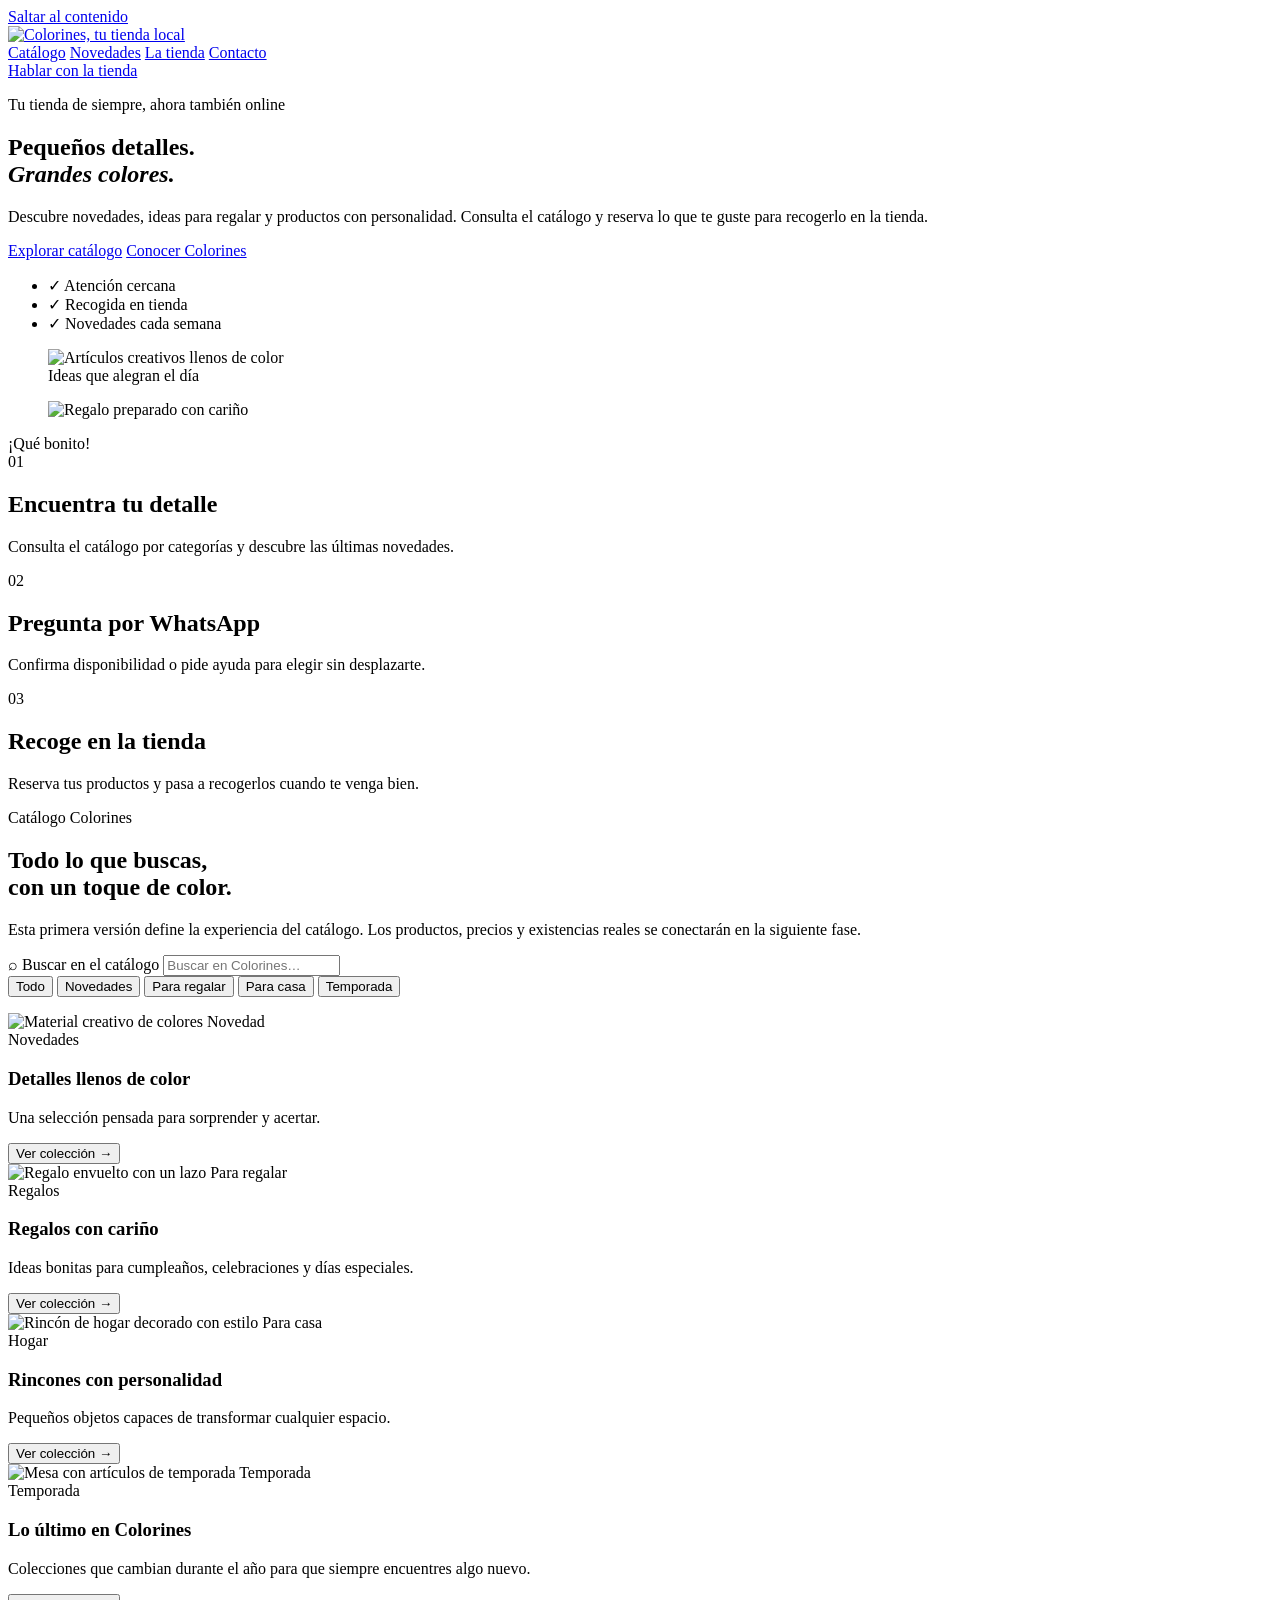
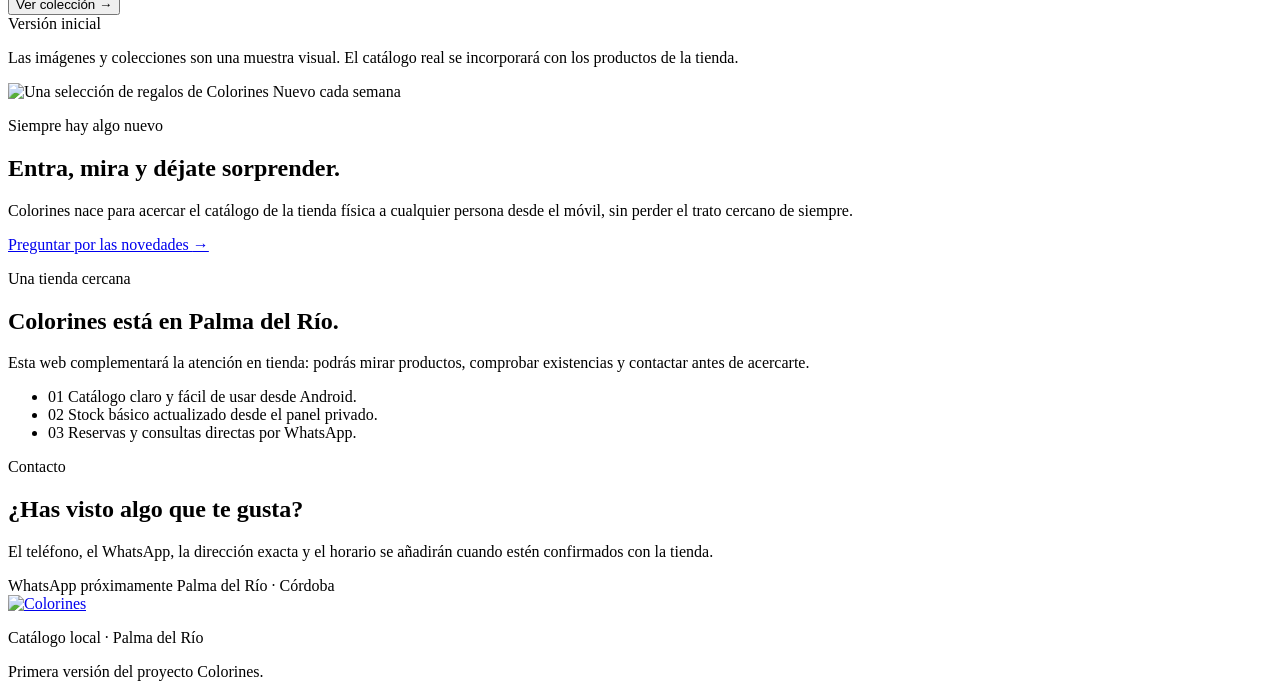
==== colorines/index.html @ 91e49e44 "Crea la página inicial de Colorines" ====
<!doctype html>
<html lang="es">
<head>
  <meta charset="utf-8">
  <meta name="viewport" content="width=device-width, initial-scale=1">
  <title>Colorines — Tu tienda local en Palma del Río</title>
  <meta name="description" content="Descubre el catálogo de Colorines, novedades, ideas para regalar y productos llenos de color en Palma del Río.">
  <meta name="theme-color" content="#ed4f87">
  <link rel="preconnect" href="https://fonts.googleapis.com">
  <link rel="preconnect" href="https://fonts.gstatic.com" crossorigin>
  <link href="https://fonts.googleapis.com/css2?family=DM+Sans:wght@400;500;600;700&family=Nunito:wght@700;800;900&display=swap" rel="stylesheet">
  <link rel="stylesheet" href="styles.css?v=colorines-1">
  <script src="app.js?v=colorines-1" defer></script>
</head>
<body>
  <a class="skip-link" href="#contenido">Saltar al contenido</a>

  <header class="site-header">
    <div class="header-inner">
      <a class="brand" href="#inicio" aria-label="Colorines, inicio">
        <img src="assets/logo.svg" alt="Colorines, tu tienda local" width="260" height="67">
      </a>

      <nav class="nav" aria-label="Navegación principal">
        <a href="#catalogo">Catálogo</a>
        <a href="#novedades">Novedades</a>
        <a href="#tienda">La tienda</a>
        <a href="#contacto">Contacto</a>
      </nav>

      <a class="button button--small" href="#contacto">Hablar con la tienda</a>
    </div>
  </header>

  <main id="contenido">
    <section class="hero" id="inicio">
      <div class="hero-copy">
        <p class="eyebrow"><span></span> Tu tienda de siempre, ahora también online</p>
        <h1>Pequeños detalles.<br><em>Grandes colores.</em></h1>
        <p class="hero-lead">
          Descubre novedades, ideas para regalar y productos con personalidad.
          Consulta el catálogo y reserva lo que te guste para recogerlo en la tienda.
        </p>
        <div class="hero-actions">
          <a class="button" href="#catalogo">Explorar catálogo</a>
          <a class="button button--ghost" href="#tienda">Conocer Colorines</a>
        </div>
        <ul class="hero-points" aria-label="Ventajas">
          <li><span>✓</span> Atención cercana</li>
          <li><span>✓</span> Recogida en tienda</li>
          <li><span>✓</span> Novedades cada semana</li>
        </ul>
      </div>

      <div class="hero-collage" aria-label="Selección visual de Colorines">
        <figure class="collage-card collage-card--main">
          <img src="https://images.unsplash.com/photo-1513475382585-d06e58bcb0e0?auto=format&fit=crop&w=1000&q=85" alt="Artículos creativos llenos de color">
          <figcaption>Ideas que alegran el día</figcaption>
        </figure>
        <figure class="collage-card collage-card--small">
          <img src="https://images.unsplash.com/photo-1549465220-1a8b9238cd48?auto=format&fit=crop&w=700&q=85" alt="Regalo preparado con cariño">
        </figure>
        <div class="color-bubble color-bubble--pink" aria-hidden="true"></div>
        <div class="color-bubble color-bubble--yellow" aria-hidden="true"></div>
        <span class="hero-sticker">¡Qué bonito!</span>
      </div>
    </section>

    <section class="features" aria-label="Servicios de Colorines">
      <article>
        <span class="feature-icon feature-icon--pink" aria-hidden="true">01</span>
        <div>
          <h2>Encuentra tu detalle</h2>
          <p>Consulta el catálogo por categorías y descubre las últimas novedades.</p>
        </div>
      </article>
      <article>
        <span class="feature-icon feature-icon--yellow" aria-hidden="true">02</span>
        <div>
          <h2>Pregunta por WhatsApp</h2>
          <p>Confirma disponibilidad o pide ayuda para elegir sin desplazarte.</p>
        </div>
      </article>
      <article>
        <span class="feature-icon feature-icon--teal" aria-hidden="true">03</span>
        <div>
          <h2>Recoge en la tienda</h2>
          <p>Reserva tus productos y pasa a recogerlos cuando te venga bien.</p>
        </div>
      </article>
    </section>

    <section class="catalog-section" id="catalogo" aria-labelledby="catalog-title">
      <div class="section-heading">
        <div>
          <p class="section-kicker">Catálogo Colorines</p>
          <h2 id="catalog-title">Todo lo que buscas,<br>con un toque de color.</h2>
        </div>
        <p>
          Esta primera versión define la experiencia del catálogo. Los productos,
          precios y existencias reales se conectarán en la siguiente fase.
        </p>
      </div>

      <div class="catalog-toolbar">
        <label class="search-box">
          <span aria-hidden="true">⌕</span>
          <span class="sr-only">Buscar en el catálogo</span>
          <input id="catalog-search" type="search" placeholder="Buscar en Colorines…" autocomplete="off">
        </label>
        <div class="filters" aria-label="Filtrar categorías">
          <button class="filter is-active" type="button" data-filter="all">Todo</button>
          <button class="filter" type="button" data-filter="novedades">Novedades</button>
          <button class="filter" type="button" data-filter="regalos">Para regalar</button>
          <button class="filter" type="button" data-filter="hogar">Para casa</button>
          <button class="filter" type="button" data-filter="temporada">Temporada</button>
        </div>
      </div>

      <p class="catalog-result" id="catalog-result" aria-live="polite"></p>

      <div class="product-grid" id="product-grid">
        <article class="product-card product-card--pink" data-category="novedades regalos" data-name="Detalles llenos de color">
          <div class="product-image">
            <img src="https://images.unsplash.com/photo-1525909002-1b05e0c869d8?auto=format&fit=crop&w=800&q=85" alt="Material creativo de colores" loading="lazy">
            <span class="product-badge">Novedad</span>
          </div>
          <div class="product-copy">
            <span>Novedades</span>
            <h3>Detalles llenos de color</h3>
            <p>Una selección pensada para sorprender y acertar.</p>
            <button type="button">Ver colección <span aria-hidden="true">→</span></button>
          </div>
        </article>

        <article class="product-card product-card--yellow" data-category="regalos" data-name="Regalos con cariño">
          <div class="product-image">
            <img src="https://images.unsplash.com/photo-1513883049090-d0b7439799bf?auto=format&fit=crop&w=800&q=85" alt="Regalo envuelto con un lazo" loading="lazy">
            <span class="product-badge">Para regalar</span>
          </div>
          <div class="product-copy">
            <span>Regalos</span>
            <h3>Regalos con cariño</h3>
            <p>Ideas bonitas para cumpleaños, celebraciones y días especiales.</p>
            <button type="button">Ver colección <span aria-hidden="true">→</span></button>
          </div>
        </article>

        <article class="product-card product-card--teal" data-category="hogar novedades" data-name="Rincones con personalidad">
          <div class="product-image">
            <img src="https://images.unsplash.com/photo-1494438639946-1ebd1d20bf85?auto=format&fit=crop&w=800&q=85" alt="Rincón de hogar decorado con estilo" loading="lazy">
            <span class="product-badge">Para casa</span>
          </div>
          <div class="product-copy">
            <span>Hogar</span>
            <h3>Rincones con personalidad</h3>
            <p>Pequeños objetos capaces de transformar cualquier espacio.</p>
            <button type="button">Ver colección <span aria-hidden="true">→</span></button>
          </div>
        </article>

        <article class="product-card product-card--blue" data-category="temporada novedades" data-name="Lo último en Colorines">
          <div class="product-image">
            <img src="https://images.unsplash.com/photo-1484480974693-6ca0a78fb36b?auto=format&fit=crop&w=800&q=85" alt="Mesa con artículos de temporada" loading="lazy">
            <span class="product-badge">Temporada</span>
          </div>
          <div class="product-copy">
            <span>Temporada</span>
            <h3>Lo último en Colorines</h3>
            <p>Colecciones que cambian durante el año para que siempre encuentres algo nuevo.</p>
            <button type="button">Ver colección <span aria-hidden="true">→</span></button>
          </div>
        </article>
      </div>

      <div class="catalog-empty" id="catalog-empty" hidden>
        <span aria-hidden="true">◌</span>
        <h3>No encontramos esa colección</h3>
        <p>Prueba con otra palabra o selecciona una categoría diferente.</p>
      </div>

      <div class="catalog-note">
        <span>Versión inicial</span>
        <p>Las imágenes y colecciones son una muestra visual. El catálogo real se incorporará con los productos de la tienda.</p>
      </div>
    </section>

    <section class="new-section" id="novedades" aria-labelledby="new-title">
      <div class="new-visual">
        <img src="https://images.unsplash.com/photo-1531988042231-d39a9cc12a9a?auto=format&fit=crop&w=1000&q=85" alt="Una selección de regalos de Colorines" loading="lazy">
        <span>Nuevo cada semana</span>
      </div>
      <div class="new-copy">
        <p class="section-kicker">Siempre hay algo nuevo</p>
        <h2 id="new-title">Entra, mira y déjate sorprender.</h2>
        <p>
          Colorines nace para acercar el catálogo de la tienda física a cualquier
          persona desde el móvil, sin perder el trato cercano de siempre.
        </p>
        <a class="text-link" href="#contacto">Preguntar por las novedades <span aria-hidden="true">→</span></a>
      </div>
    </section>

    <section class="store-section" id="tienda" aria-labelledby="store-title">
      <div>
        <p class="section-kicker">Una tienda cercana</p>
        <h2 id="store-title">Colorines está en Palma del Río.</h2>
      </div>
      <div class="store-copy">
        <p>
          Esta web complementará la atención en tienda: podrás mirar productos,
          comprobar existencias y contactar antes de acercarte.
        </p>
        <ul>
          <li><span>01</span> Catálogo claro y fácil de usar desde Android.</li>
          <li><span>02</span> Stock básico actualizado desde el panel privado.</li>
          <li><span>03</span> Reservas y consultas directas por WhatsApp.</li>
        </ul>
      </div>
    </section>

    <section class="contact-section" id="contacto" aria-labelledby="contact-title">
      <div>
        <p class="section-kicker">Contacto</p>
        <h2 id="contact-title">¿Has visto algo que te gusta?</h2>
        <p>
          El teléfono, el WhatsApp, la dirección exacta y el horario se añadirán
          cuando estén confirmados con la tienda.
        </p>
      </div>
      <div class="contact-actions">
        <span class="button button--disabled" aria-disabled="true">WhatsApp próximamente</span>
        <span>Palma del Río · Córdoba</span>
      </div>
    </section>
  </main>

  <footer>
    <a href="#inicio">
      <img src="assets/logo.svg" alt="Colorines" width="210" height="54">
    </a>
    <p>Catálogo local · Palma del Río</p>
    <p>Primera versión del proyecto Colorines.</p>
  </footer>
</body>
</html>
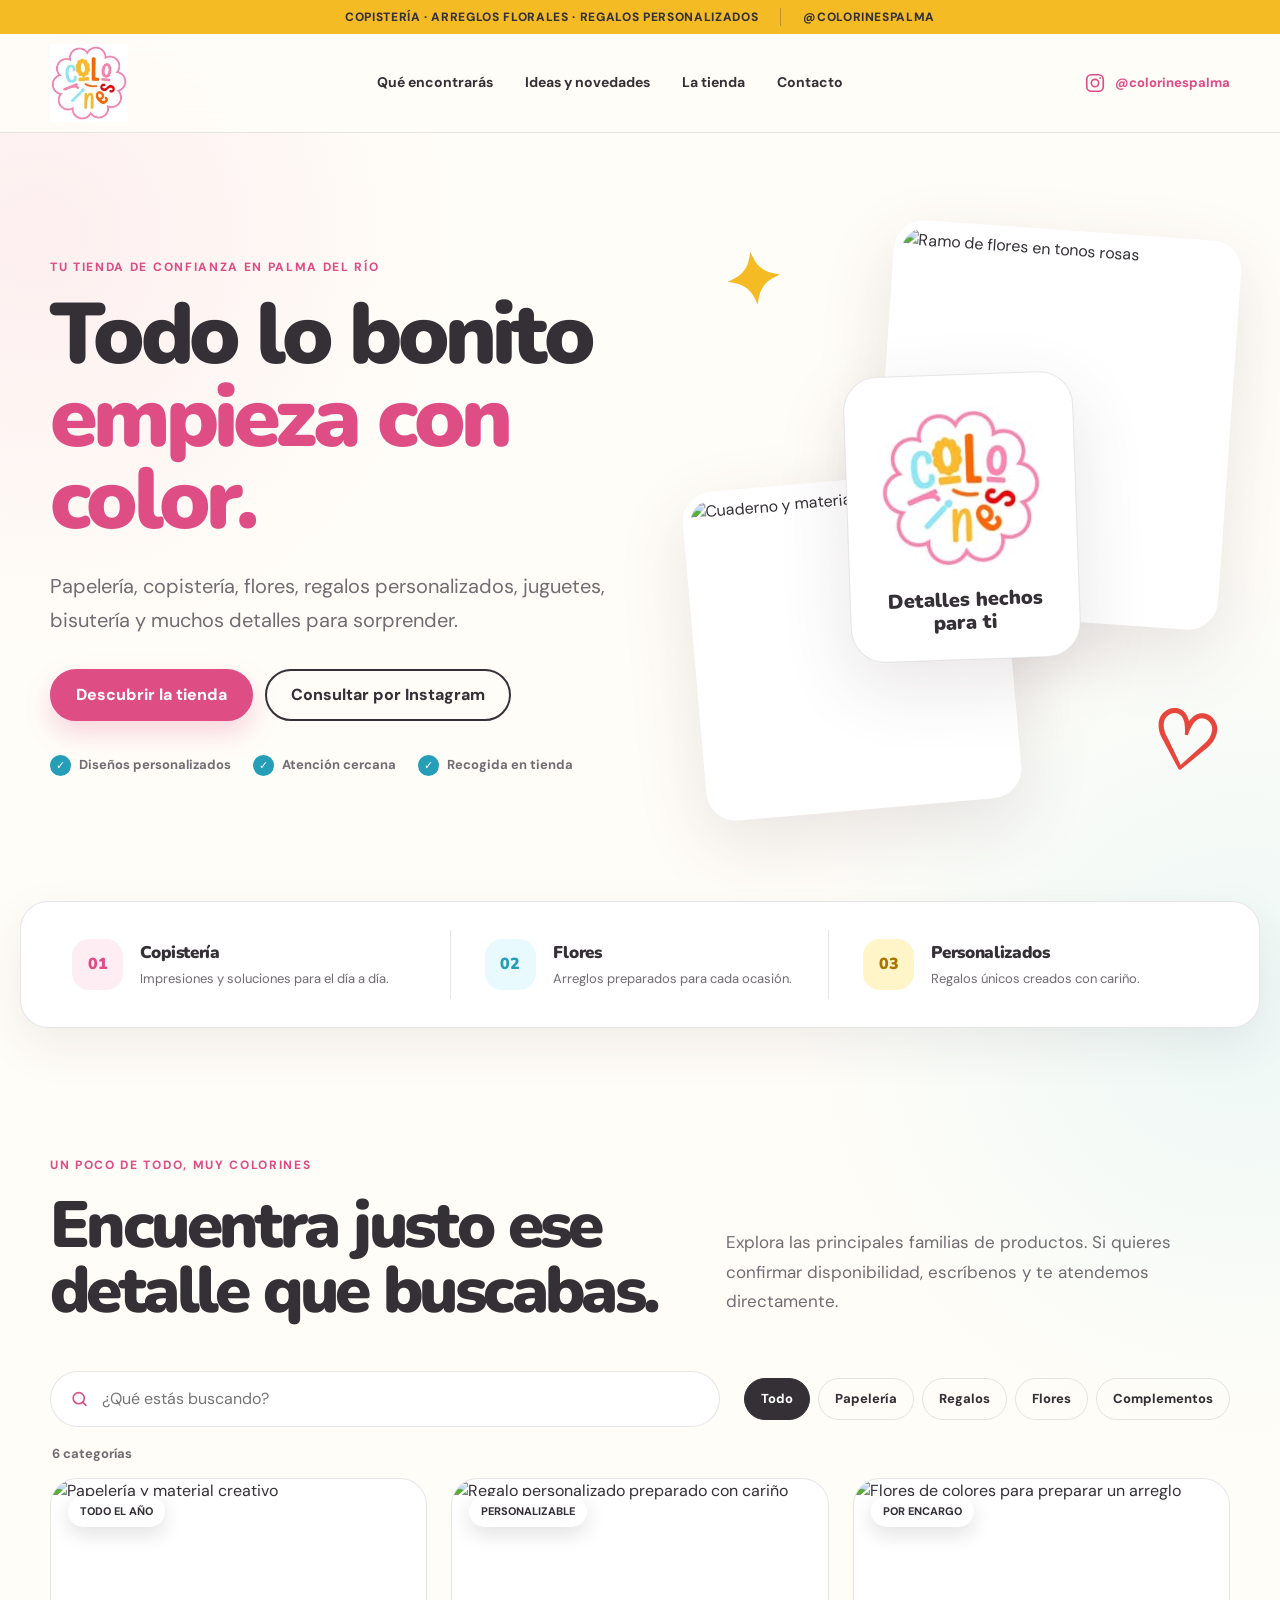
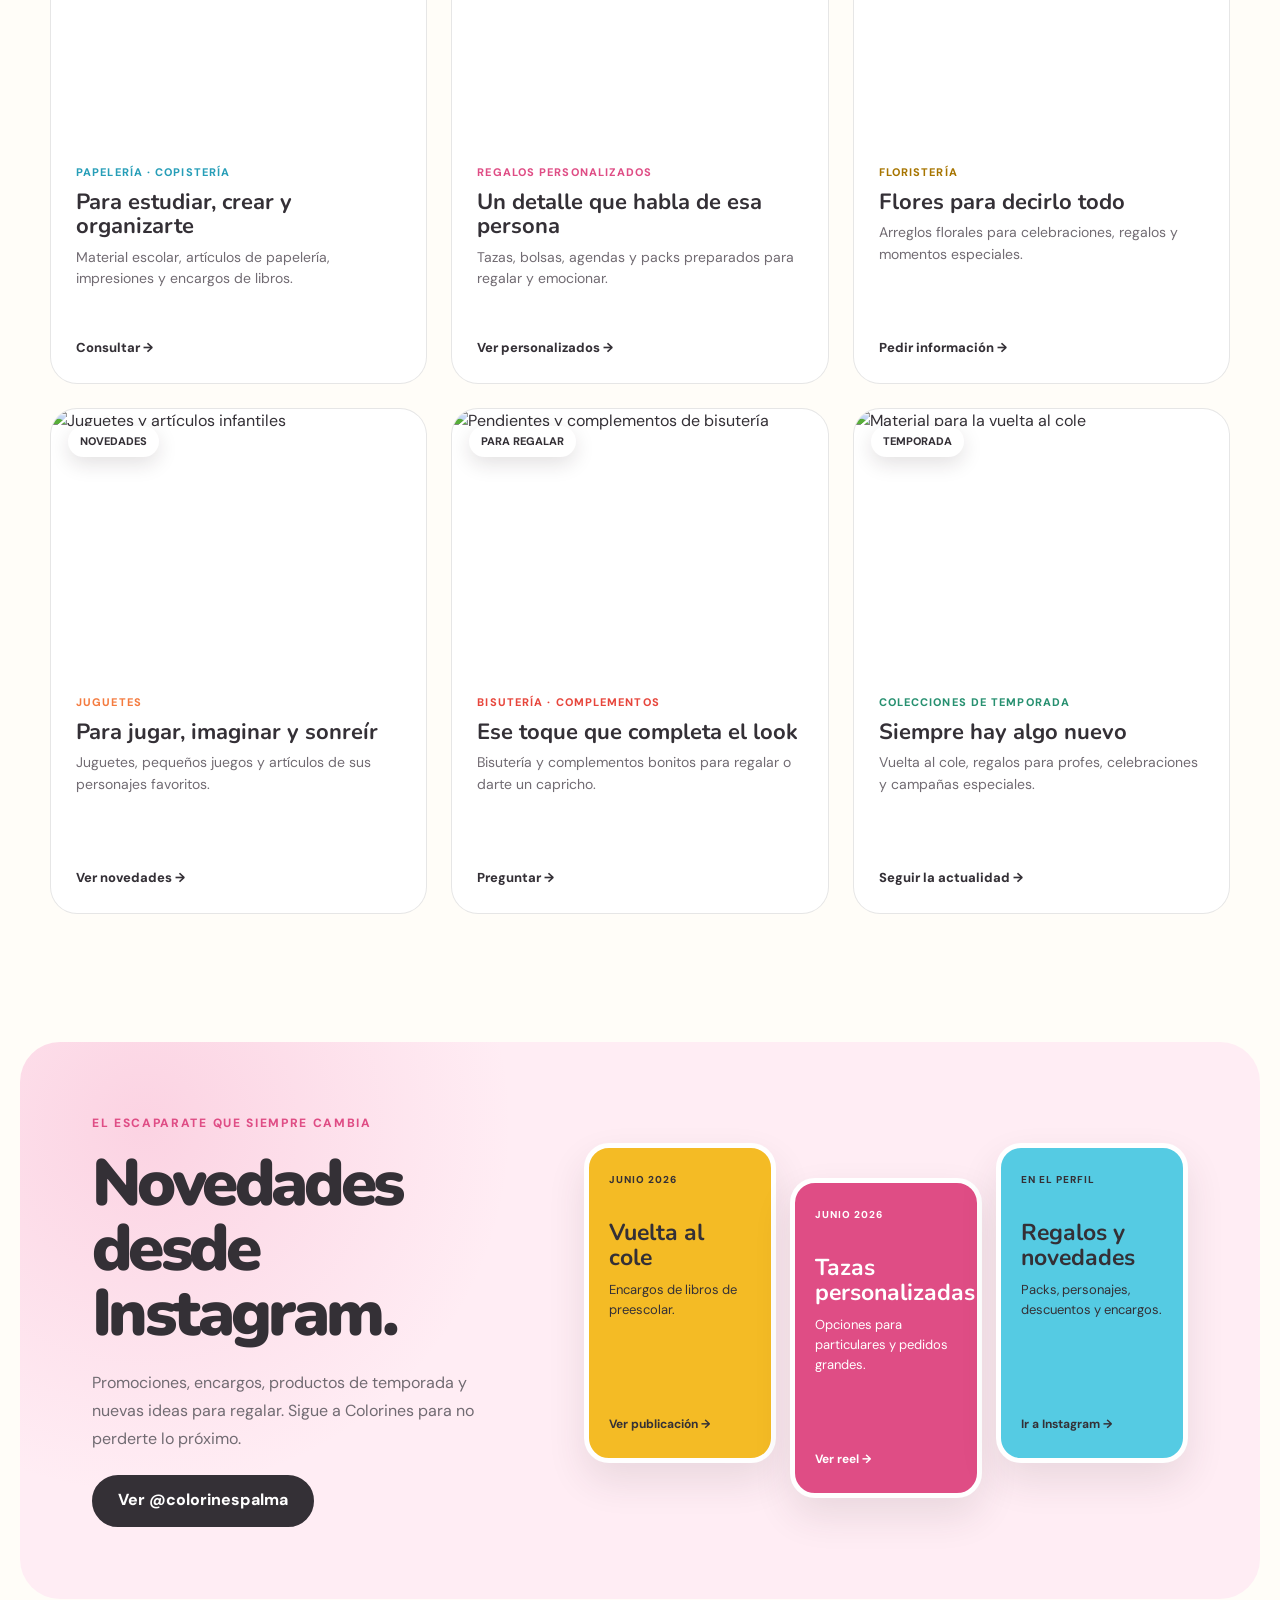
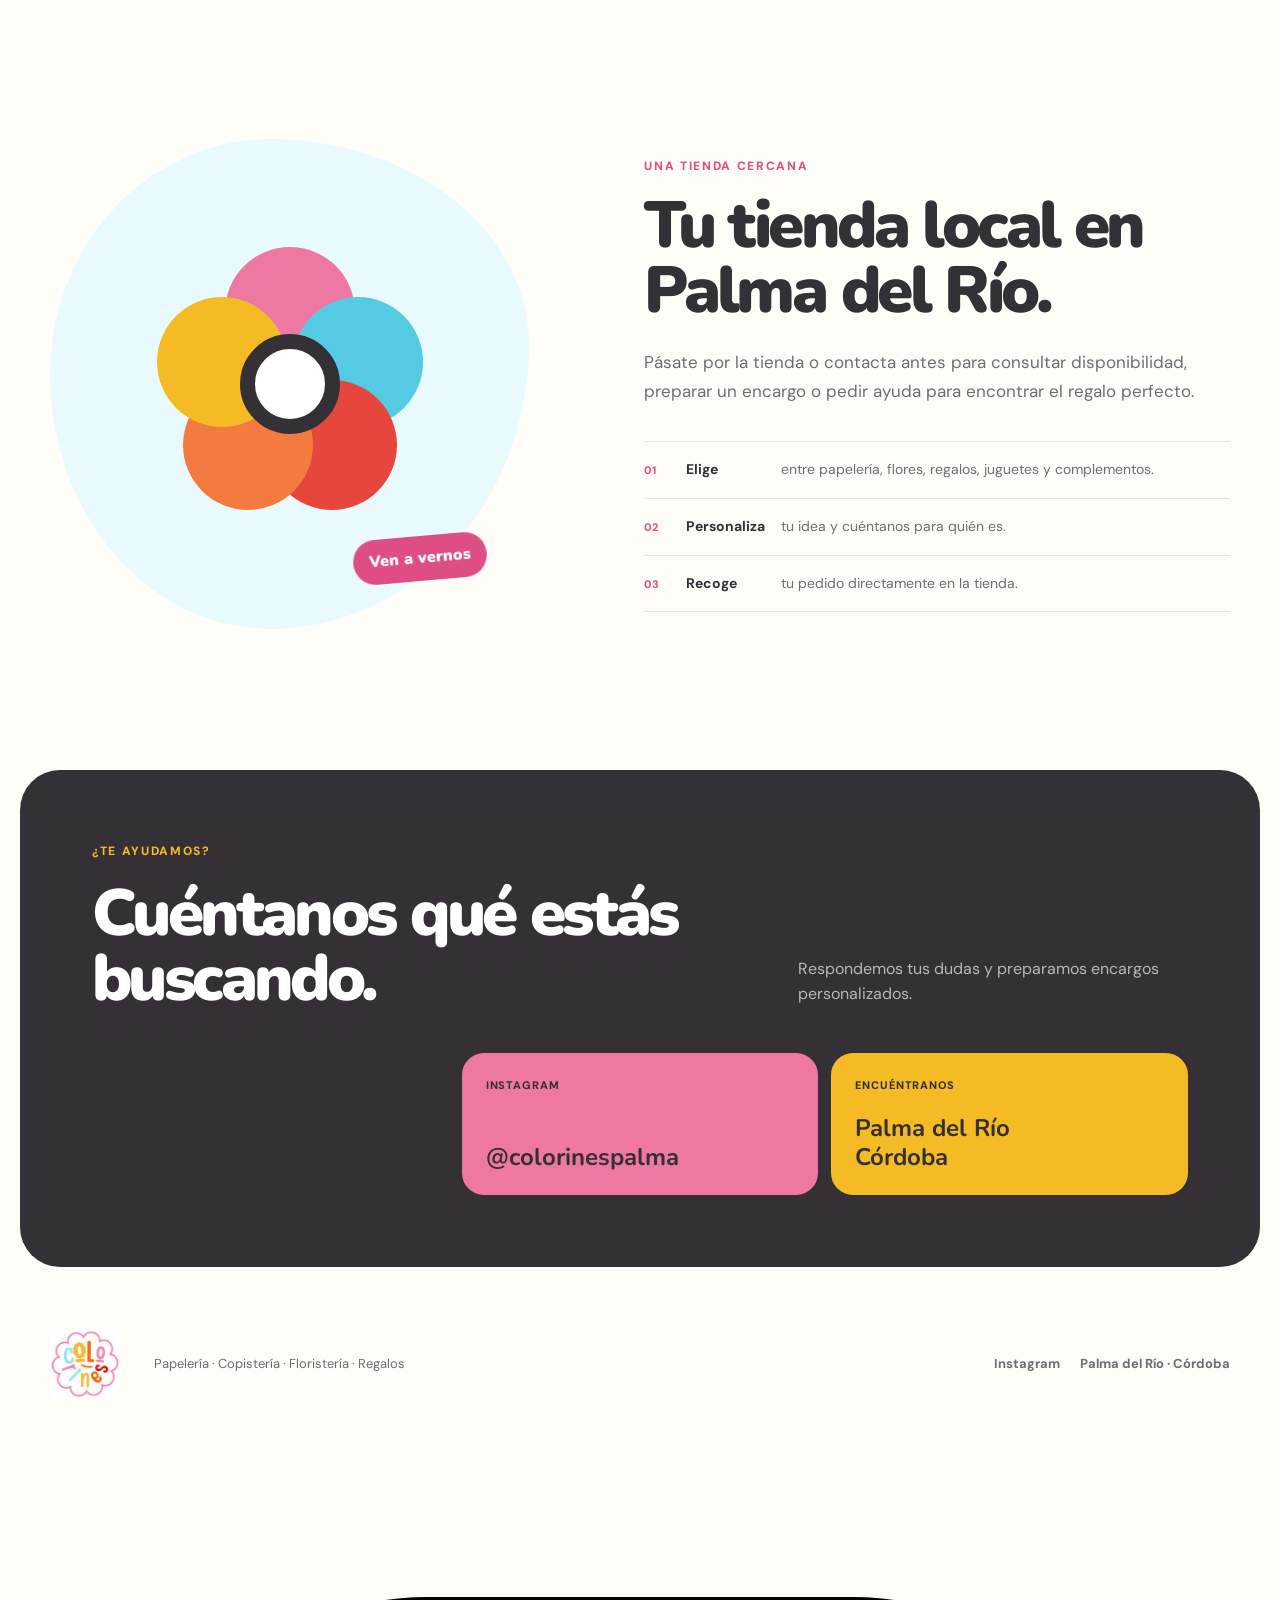
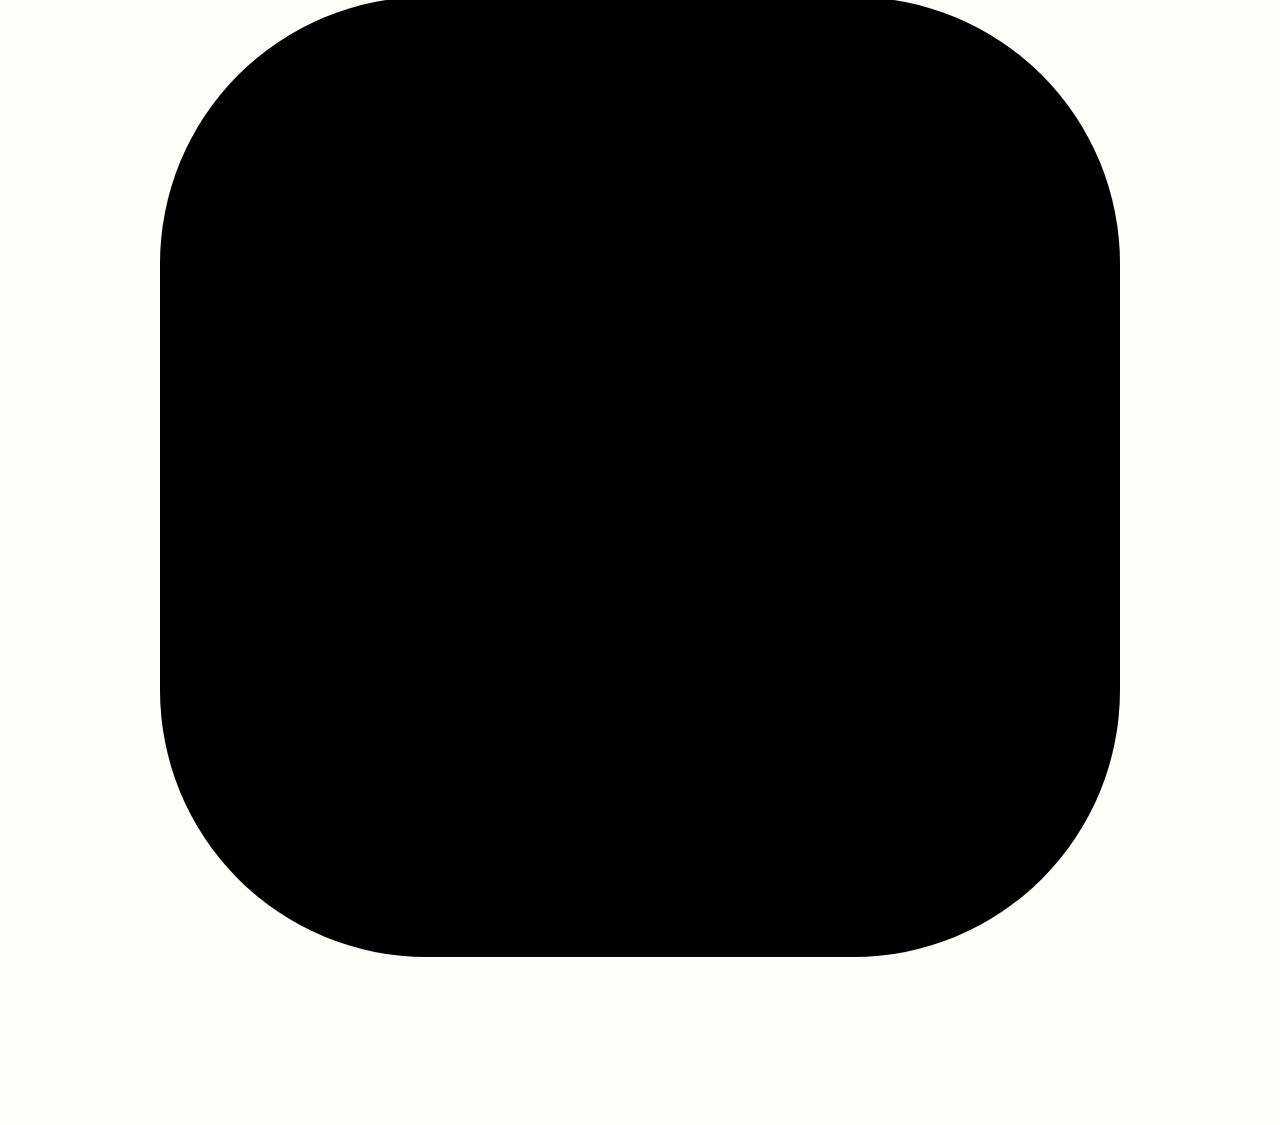
==== commit ca692951: "Adapta Colorines a su identidad real" ====
--- a/colorines/index.html
+++ b/colorines/index.html
@@ -3,244 +3,311 @@
 <head>
   <meta charset="utf-8">
   <meta name="viewport" content="width=device-width, initial-scale=1">
-  <title>Colorines — Tu tienda local en Palma del Río</title>
-  <meta name="description" content="Descubre el catálogo de Colorines, novedades, ideas para regalar y productos llenos de color en Palma del Río.">
-  <meta name="theme-color" content="#ed4f87">
+  <title>Colorines · Papelería, flores y regalos en Palma del Río</title>
+  <meta name="description" content="Colorines es tu papelería, copistería, floristería y tienda de regalos personalizados, juguetes y bisutería en Palma del Río.">
+  <meta name="theme-color" content="#ef77a4">
   <link rel="preconnect" href="https://fonts.googleapis.com">
   <link rel="preconnect" href="https://fonts.gstatic.com" crossorigin>
   <link href="https://fonts.googleapis.com/css2?family=DM+Sans:wght@400;500;600;700&family=Nunito:wght@700;800;900&display=swap" rel="stylesheet">
-  <link rel="stylesheet" href="styles.css?v=colorines-1">
-  <script src="app.js?v=colorines-1" defer></script>
+  <link rel="stylesheet" href="styles.css?v=colorines-real-1">
+  <script src="app.js?v=colorines-real-1" defer></script>
 </head>
 <body>
   <a class="skip-link" href="#contenido">Saltar al contenido</a>
 
+  <div class="announcement">
+    <p>Copistería · Arreglos florales · Regalos personalizados</p>
+    <a href="https://www.instagram.com/colorinespalma/" target="_blank" rel="noopener noreferrer">@colorinespalma</a>
+  </div>
+
   <header class="site-header">
     <div class="header-inner">
       <a class="brand" href="#inicio" aria-label="Colorines, inicio">
-        <img src="assets/logo.svg" alt="Colorines, tu tienda local" width="260" height="67">
+        <img src="assets/logo.svg" alt="Colorines" width="200" height="200">
       </a>
 
       <nav class="nav" aria-label="Navegación principal">
-        <a href="#catalogo">Catálogo</a>
-        <a href="#novedades">Novedades</a>
+        <a href="#categorias">Qué encontrarás</a>
+        <a href="#ideas">Ideas y novedades</a>
         <a href="#tienda">La tienda</a>
         <a href="#contacto">Contacto</a>
       </nav>
 
-      <a class="button button--small" href="#contacto">Hablar con la tienda</a>
+      <a class="instagram-link instagram-link--header" href="https://www.instagram.com/colorinespalma/" target="_blank" rel="noopener noreferrer" aria-label="Colorines en Instagram">
+        <svg viewBox="0 0 24 24" aria-hidden="true"><rect x="3" y="3" width="18" height="18" rx="5"></rect><circle cx="12" cy="12" r="4"></circle><circle class="instagram-dot" cx="17.5" cy="6.5" r="1"></circle></svg>
+        <span>@colorinespalma</span>
+      </a>
     </div>
   </header>
 
   <main id="contenido">
     <section class="hero" id="inicio">
       <div class="hero-copy">
-        <p class="eyebrow"><span></span> Tu tienda de siempre, ahora también online</p>
-        <h1>Pequeños detalles.<br><em>Grandes colores.</em></h1>
+        <p class="eyebrow">Tu tienda de confianza en Palma del Río</p>
+        <h1>Todo lo bonito<br><em>empieza con color.</em></h1>
         <p class="hero-lead">
-          Descubre novedades, ideas para regalar y productos con personalidad.
-          Consulta el catálogo y reserva lo que te guste para recogerlo en la tienda.
+          Papelería, copistería, flores, regalos personalizados, juguetes,
+          bisutería y muchos detalles para sorprender.
         </p>
         <div class="hero-actions">
-          <a class="button" href="#catalogo">Explorar catálogo</a>
-          <a class="button button--ghost" href="#tienda">Conocer Colorines</a>
-        </div>
-        <ul class="hero-points" aria-label="Ventajas">
+          <a class="button" href="#categorias">Descubrir la tienda</a>
+          <a class="button button--ghost" href="https://www.instagram.com/colorinespalma/" target="_blank" rel="noopener noreferrer">Consultar por Instagram</a>
+        </div>
+        <ul class="hero-points" aria-label="Servicios principales">
+          <li><span>✓</span> Diseños personalizados</li>
           <li><span>✓</span> Atención cercana</li>
           <li><span>✓</span> Recogida en tienda</li>
-          <li><span>✓</span> Novedades cada semana</li>
         </ul>
       </div>
 
-      <div class="hero-collage" aria-label="Selección visual de Colorines">
-        <figure class="collage-card collage-card--main">
-          <img src="https://images.unsplash.com/photo-1513475382585-d06e58bcb0e0?auto=format&fit=crop&w=1000&q=85" alt="Artículos creativos llenos de color">
-          <figcaption>Ideas que alegran el día</figcaption>
+      <div class="hero-art" aria-label="Selección de productos y servicios de Colorines">
+        <div class="hero-logo-card">
+          <img src="assets/logo.svg" alt="Logotipo de Colorines" width="200" height="200">
+          <p>Detalles hechos<br>para ti</p>
+        </div>
+        <figure class="hero-photo hero-photo--flowers">
+          <img src="https://images.unsplash.com/photo-1523438885200-e635ba2c371e?auto=format&fit=crop&w=720&q=85" alt="Ramo de flores en tonos rosas" fetchpriority="high">
         </figure>
-        <figure class="collage-card collage-card--small">
-          <img src="https://images.unsplash.com/photo-1549465220-1a8b9238cd48?auto=format&fit=crop&w=700&q=85" alt="Regalo preparado con cariño">
+        <figure class="hero-photo hero-photo--stationery">
+          <img src="https://images.unsplash.com/photo-1455390582262-044cdead277a?auto=format&fit=crop&w=720&q=85" alt="Cuaderno y material de papelería" fetchpriority="high">
         </figure>
-        <div class="color-bubble color-bubble--pink" aria-hidden="true"></div>
-        <div class="color-bubble color-bubble--yellow" aria-hidden="true"></div>
-        <span class="hero-sticker">¡Qué bonito!</span>
-      </div>
-    </section>
-
-    <section class="features" aria-label="Servicios de Colorines">
+        <span class="doodle doodle--one" aria-hidden="true">✦</span>
+        <span class="doodle doodle--two" aria-hidden="true">♡</span>
+      </div>
+    </section>
+
+    <section class="services-strip" aria-label="Servicios de Colorines">
       <article>
-        <span class="feature-icon feature-icon--pink" aria-hidden="true">01</span>
+        <span class="service-number service-number--pink">01</span>
         <div>
-          <h2>Encuentra tu detalle</h2>
-          <p>Consulta el catálogo por categorías y descubre las últimas novedades.</p>
+          <h2>Copistería</h2>
+          <p>Impresiones y soluciones para el día a día.</p>
         </div>
       </article>
       <article>
-        <span class="feature-icon feature-icon--yellow" aria-hidden="true">02</span>
+        <span class="service-number service-number--blue">02</span>
         <div>
-          <h2>Pregunta por WhatsApp</h2>
-          <p>Confirma disponibilidad o pide ayuda para elegir sin desplazarte.</p>
+          <h2>Flores</h2>
+          <p>Arreglos preparados para cada ocasión.</p>
         </div>
       </article>
       <article>
-        <span class="feature-icon feature-icon--teal" aria-hidden="true">03</span>
+        <span class="service-number service-number--yellow">03</span>
         <div>
-          <h2>Recoge en la tienda</h2>
-          <p>Reserva tus productos y pasa a recogerlos cuando te venga bien.</p>
+          <h2>Personalizados</h2>
+          <p>Regalos únicos creados con cariño.</p>
         </div>
       </article>
     </section>
 
-    <section class="catalog-section" id="catalogo" aria-labelledby="catalog-title">
+    <section class="catalog-section" id="categorias" aria-labelledby="catalog-title">
       <div class="section-heading">
         <div>
-          <p class="section-kicker">Catálogo Colorines</p>
-          <h2 id="catalog-title">Todo lo que buscas,<br>con un toque de color.</h2>
+          <p class="section-kicker">Un poco de todo, muy Colorines</p>
+          <h2 id="catalog-title">Encuentra justo ese<br>detalle que buscabas.</h2>
         </div>
         <p>
-          Esta primera versión define la experiencia del catálogo. Los productos,
-          precios y existencias reales se conectarán en la siguiente fase.
+          Explora las principales familias de productos. Si quieres confirmar
+          disponibilidad, escríbenos y te atendemos directamente.
         </p>
       </div>
 
       <div class="catalog-toolbar">
         <label class="search-box">
-          <span aria-hidden="true">⌕</span>
+          <svg viewBox="0 0 24 24" aria-hidden="true"><circle cx="11" cy="11" r="7"></circle><path d="m20 20-4-4"></path></svg>
           <span class="sr-only">Buscar en el catálogo</span>
-          <input id="catalog-search" type="search" placeholder="Buscar en Colorines…" autocomplete="off">
+          <input id="catalog-search" type="search" placeholder="¿Qué estás buscando?" autocomplete="off">
         </label>
         <div class="filters" aria-label="Filtrar categorías">
           <button class="filter is-active" type="button" data-filter="all">Todo</button>
-          <button class="filter" type="button" data-filter="novedades">Novedades</button>
-          <button class="filter" type="button" data-filter="regalos">Para regalar</button>
-          <button class="filter" type="button" data-filter="hogar">Para casa</button>
-          <button class="filter" type="button" data-filter="temporada">Temporada</button>
+          <button class="filter" type="button" data-filter="papeleria">Papelería</button>
+          <button class="filter" type="button" data-filter="regalos">Regalos</button>
+          <button class="filter" type="button" data-filter="flores">Flores</button>
+          <button class="filter" type="button" data-filter="complementos">Complementos</button>
         </div>
       </div>
 
       <p class="catalog-result" id="catalog-result" aria-live="polite"></p>
 
       <div class="product-grid" id="product-grid">
-        <article class="product-card product-card--pink" data-category="novedades regalos" data-name="Detalles llenos de color">
-          <div class="product-image">
-            <img src="https://images.unsplash.com/photo-1525909002-1b05e0c869d8?auto=format&fit=crop&w=800&q=85" alt="Material creativo de colores" loading="lazy">
-            <span class="product-badge">Novedad</span>
-          </div>
-          <div class="product-copy">
-            <span>Novedades</span>
-            <h3>Detalles llenos de color</h3>
-            <p>Una selección pensada para sorprender y acertar.</p>
-            <button type="button">Ver colección <span aria-hidden="true">→</span></button>
-          </div>
-        </article>
-
-        <article class="product-card product-card--yellow" data-category="regalos" data-name="Regalos con cariño">
-          <div class="product-image">
-            <img src="https://images.unsplash.com/photo-1513883049090-d0b7439799bf?auto=format&fit=crop&w=800&q=85" alt="Regalo envuelto con un lazo" loading="lazy">
+        <article class="product-card product-card--blue" data-category="papeleria" data-name="Papelería y copistería material escolar impresiones libros">
+          <div class="product-image">
+            <img src="https://images.unsplash.com/photo-1455390582262-044cdead277a?auto=format&fit=crop&w=800&q=85" alt="Papelería y material creativo" loading="lazy">
+            <span class="product-badge">Todo el año</span>
+          </div>
+          <div class="product-copy">
+            <span>Papelería · Copistería</span>
+            <h3>Para estudiar, crear y organizarte</h3>
+            <p>Material escolar, artículos de papelería, impresiones y encargos de libros.</p>
+            <a href="https://www.instagram.com/colorinespalma/" target="_blank" rel="noopener noreferrer">Consultar <span aria-hidden="true">→</span></a>
+          </div>
+        </article>
+
+        <article class="product-card product-card--pink" data-category="regalos" data-name="Regalos personalizados tazas tote bags agendas detalles">
+          <div class="product-image">
+            <img src="https://images.unsplash.com/photo-1513883049090-d0b7439799bf?auto=format&fit=crop&w=800&q=85" alt="Regalo personalizado preparado con cariño" loading="lazy">
+            <span class="product-badge">Personalizable</span>
+          </div>
+          <div class="product-copy">
+            <span>Regalos personalizados</span>
+            <h3>Un detalle que habla de esa persona</h3>
+            <p>Tazas, bolsas, agendas y packs preparados para regalar y emocionar.</p>
+            <a href="https://www.instagram.com/stories/highlights/17894242245475693/" target="_blank" rel="noopener noreferrer">Ver personalizados <span aria-hidden="true">→</span></a>
+          </div>
+        </article>
+
+        <article class="product-card product-card--yellow" data-category="flores regalos" data-name="Floristería arreglos florales ramos flores celebraciones">
+          <div class="product-image">
+            <img src="https://images.unsplash.com/photo-1490750967868-88aa4486c946?auto=format&fit=crop&w=800&q=85" alt="Flores de colores para preparar un arreglo" loading="lazy">
+            <span class="product-badge">Por encargo</span>
+          </div>
+          <div class="product-copy">
+            <span>Floristería</span>
+            <h3>Flores para decirlo todo</h3>
+            <p>Arreglos florales para celebraciones, regalos y momentos especiales.</p>
+            <a href="https://www.instagram.com/colorinespalma/" target="_blank" rel="noopener noreferrer">Pedir información <span aria-hidden="true">→</span></a>
+          </div>
+        </article>
+
+        <article class="product-card product-card--orange" data-category="regalos complementos" data-name="Juguetes personajes juegos niños Lilo Stitch">
+          <div class="product-image">
+            <img src="https://images.unsplash.com/photo-1558060370-d644479cb6f7?auto=format&fit=crop&w=800&q=85" alt="Juguetes y artículos infantiles" loading="lazy">
+            <span class="product-badge">Novedades</span>
+          </div>
+          <div class="product-copy">
+            <span>Juguetes</span>
+            <h3>Para jugar, imaginar y sonreír</h3>
+            <p>Juguetes, pequeños juegos y artículos de sus personajes favoritos.</p>
+            <a href="https://www.instagram.com/colorinespalma/" target="_blank" rel="noopener noreferrer">Ver novedades <span aria-hidden="true">→</span></a>
+          </div>
+        </article>
+
+        <article class="product-card product-card--red" data-category="complementos regalos" data-name="Bisutería complementos pendientes pulseras collares regalos">
+          <div class="product-image">
+            <img src="https://images.unsplash.com/photo-1535632066927-ab7c9ab60908?auto=format&fit=crop&w=800&q=85" alt="Pendientes y complementos de bisutería" loading="lazy">
             <span class="product-badge">Para regalar</span>
           </div>
           <div class="product-copy">
-            <span>Regalos</span>
-            <h3>Regalos con cariño</h3>
-            <p>Ideas bonitas para cumpleaños, celebraciones y días especiales.</p>
-            <button type="button">Ver colección <span aria-hidden="true">→</span></button>
-          </div>
-        </article>
-
-        <article class="product-card product-card--teal" data-category="hogar novedades" data-name="Rincones con personalidad">
-          <div class="product-image">
-            <img src="https://images.unsplash.com/photo-1494438639946-1ebd1d20bf85?auto=format&fit=crop&w=800&q=85" alt="Rincón de hogar decorado con estilo" loading="lazy">
-            <span class="product-badge">Para casa</span>
-          </div>
-          <div class="product-copy">
-            <span>Hogar</span>
-            <h3>Rincones con personalidad</h3>
-            <p>Pequeños objetos capaces de transformar cualquier espacio.</p>
-            <button type="button">Ver colección <span aria-hidden="true">→</span></button>
-          </div>
-        </article>
-
-        <article class="product-card product-card--blue" data-category="temporada novedades" data-name="Lo último en Colorines">
-          <div class="product-image">
-            <img src="https://images.unsplash.com/photo-1484480974693-6ca0a78fb36b?auto=format&fit=crop&w=800&q=85" alt="Mesa con artículos de temporada" loading="lazy">
+            <span>Bisutería · Complementos</span>
+            <h3>Ese toque que completa el look</h3>
+            <p>Bisutería y complementos bonitos para regalar o darte un capricho.</p>
+            <a href="https://www.instagram.com/colorinespalma/" target="_blank" rel="noopener noreferrer">Preguntar <span aria-hidden="true">→</span></a>
+          </div>
+        </article>
+
+        <article class="product-card product-card--mint" data-category="papeleria regalos complementos" data-name="Temporada vuelta al cole regalos profes comuniones eventos">
+          <div class="product-image">
+            <img src="https://images.unsplash.com/photo-1503676260728-1c00da094a0b?auto=format&fit=crop&w=800&q=85" alt="Material para la vuelta al cole" loading="lazy">
             <span class="product-badge">Temporada</span>
           </div>
           <div class="product-copy">
-            <span>Temporada</span>
-            <h3>Lo último en Colorines</h3>
-            <p>Colecciones que cambian durante el año para que siempre encuentres algo nuevo.</p>
-            <button type="button">Ver colección <span aria-hidden="true">→</span></button>
+            <span>Colecciones de temporada</span>
+            <h3>Siempre hay algo nuevo</h3>
+            <p>Vuelta al cole, regalos para profes, celebraciones y campañas especiales.</p>
+            <a href="https://www.instagram.com/colorinespalma/" target="_blank" rel="noopener noreferrer">Seguir la actualidad <span aria-hidden="true">→</span></a>
           </div>
         </article>
       </div>
 
       <div class="catalog-empty" id="catalog-empty" hidden>
         <span aria-hidden="true">◌</span>
-        <h3>No encontramos esa colección</h3>
-        <p>Prueba con otra palabra o selecciona una categoría diferente.</p>
-      </div>
-
-      <div class="catalog-note">
-        <span>Versión inicial</span>
-        <p>Las imágenes y colecciones son una muestra visual. El catálogo real se incorporará con los productos de la tienda.</p>
-      </div>
-    </section>
-
-    <section class="new-section" id="novedades" aria-labelledby="new-title">
-      <div class="new-visual">
-        <img src="https://images.unsplash.com/photo-1531988042231-d39a9cc12a9a?auto=format&fit=crop&w=1000&q=85" alt="Una selección de regalos de Colorines" loading="lazy">
-        <span>Nuevo cada semana</span>
-      </div>
-      <div class="new-copy">
-        <p class="section-kicker">Siempre hay algo nuevo</p>
-        <h2 id="new-title">Entra, mira y déjate sorprender.</h2>
+        <h3>No encontramos esa categoría</h3>
+        <p>Prueba con otra palabra o pregúntanos directamente por Instagram.</p>
+      </div>
+    </section>
+
+    <section class="social-section" id="ideas" aria-labelledby="social-title">
+      <div class="social-intro">
+        <p class="section-kicker">El escaparate que siempre cambia</p>
+        <h2 id="social-title">Novedades desde Instagram.</h2>
         <p>
-          Colorines nace para acercar el catálogo de la tienda física a cualquier
-          persona desde el móvil, sin perder el trato cercano de siempre.
+          Promociones, encargos, productos de temporada y nuevas ideas para
+          regalar. Sigue a Colorines para no perderte lo próximo.
         </p>
-        <a class="text-link" href="#contacto">Preguntar por las novedades <span aria-hidden="true">→</span></a>
+        <a class="button button--instagram" href="https://www.instagram.com/colorinespalma/" target="_blank" rel="noopener noreferrer">
+          Ver @colorinespalma
+        </a>
+      </div>
+      <div class="social-cards">
+        <a class="social-card social-card--yellow" href="https://www.instagram.com/colorinespalma/p/DZ4ZqPKs9Hz/" target="_blank" rel="noopener noreferrer">
+          <span>Junio 2026</span>
+          <strong>Vuelta al cole</strong>
+          <p>Encargos de libros de preescolar.</p>
+          <b>Ver publicación →</b>
+        </a>
+        <a class="social-card social-card--pink" href="https://www.instagram.com/colorinespalma/reel/DaAOYO2IKOf/" target="_blank" rel="noopener noreferrer">
+          <span>Junio 2026</span>
+          <strong>Tazas personalizadas</strong>
+          <p>Opciones para particulares y pedidos grandes.</p>
+          <b>Ver reel →</b>
+        </a>
+        <a class="social-card social-card--blue" href="https://www.instagram.com/colorinespalma/" target="_blank" rel="noopener noreferrer">
+          <span>En el perfil</span>
+          <strong>Regalos y novedades</strong>
+          <p>Packs, personajes, descuentos y encargos.</p>
+          <b>Ir a Instagram →</b>
+        </a>
       </div>
     </section>
 
     <section class="store-section" id="tienda" aria-labelledby="store-title">
-      <div>
+      <div class="store-visual">
+        <div class="store-flower" aria-hidden="true">
+          <span></span><span></span><span></span><span></span><span></span><i></i>
+        </div>
+        <p>Ven a vernos</p>
+      </div>
+      <div class="store-copy">
         <p class="section-kicker">Una tienda cercana</p>
-        <h2 id="store-title">Colorines está en Palma del Río.</h2>
-      </div>
-      <div class="store-copy">
+        <h2 id="store-title">Tu tienda local en Palma del Río.</h2>
         <p>
-          Esta web complementará la atención en tienda: podrás mirar productos,
-          comprobar existencias y contactar antes de acercarte.
+          Pásate por la tienda o contacta antes para consultar disponibilidad,
+          preparar un encargo o pedir ayuda para encontrar el regalo perfecto.
         </p>
         <ul>
-          <li><span>01</span> Catálogo claro y fácil de usar desde Android.</li>
-          <li><span>02</span> Stock básico actualizado desde el panel privado.</li>
-          <li><span>03</span> Reservas y consultas directas por WhatsApp.</li>
+          <li><span>01</span><strong>Elige</strong> entre papelería, flores, regalos, juguetes y complementos.</li>
+          <li><span>02</span><strong>Personaliza</strong> tu idea y cuéntanos para quién es.</li>
+          <li><span>03</span><strong>Recoge</strong> tu pedido directamente en la tienda.</li>
         </ul>
       </div>
     </section>
 
     <section class="contact-section" id="contacto" aria-labelledby="contact-title">
       <div>
-        <p class="section-kicker">Contacto</p>
-        <h2 id="contact-title">¿Has visto algo que te gusta?</h2>
-        <p>
-          El teléfono, el WhatsApp, la dirección exacta y el horario se añadirán
-          cuando estén confirmados con la tienda.
-        </p>
+        <p class="section-kicker">¿Te ayudamos?</p>
+        <h2 id="contact-title">Cuéntanos qué estás buscando.</h2>
+        <p>Respondemos tus dudas y preparamos encargos personalizados.</p>
       </div>
       <div class="contact-actions">
-        <span class="button button--disabled" aria-disabled="true">WhatsApp próximamente</span>
-        <span>Palma del Río · Córdoba</span>
+        <a class="contact-card contact-card--message" href="https://www.instagram.com/colorinespalma/" target="_blank" rel="noopener noreferrer">
+          <span>Mensaje directo</span>
+          <strong>Habla con Colorines</strong>
+        </a>
+        <a class="contact-card contact-card--instagram" href="https://www.instagram.com/colorinespalma/" target="_blank" rel="noopener noreferrer">
+          <span>Instagram</span>
+          <strong>@colorinespalma</strong>
+        </a>
+        <div class="contact-card contact-card--location">
+          <span>Encuéntranos</span>
+          <strong>Palma del Río<br>Córdoba</strong>
+        </div>
       </div>
     </section>
   </main>
 
   <footer>
-    <a href="#inicio">
-      <img src="assets/logo.svg" alt="Colorines" width="210" height="54">
+    <a class="footer-brand" href="#inicio">
+      <img src="assets/logo.svg" alt="Colorines" width="200" height="200">
     </a>
-    <p>Catálogo local · Palma del Río</p>
-    <p>Primera versión del proyecto Colorines.</p>
+    <p>Papelería · Copistería · Floristería · Regalos</p>
+    <div class="footer-links">
+      <a href="https://www.instagram.com/colorinespalma/" target="_blank" rel="noopener noreferrer">Instagram</a>
+      <span>Palma del Río · Córdoba</span>
+    </div>
   </footer>
+
+  <a class="floating-instagram" href="https://www.instagram.com/colorinespalma/" target="_blank" rel="noopener noreferrer" aria-label="Abrir el Instagram de Colorines">
+    <svg viewBox="0 0 24 24" aria-hidden="true"><rect x="3" y="3" width="18" height="18" rx="5"></rect><circle cx="12" cy="12" r="4"></circle><circle class="instagram-dot" cx="17.5" cy="6.5" r="1"></circle></svg>
+  </a>
 </body>
 </html>
--- a/colorines/styles.css
+++ b/colorines/styles.css
@@ -0,0 +1,1444 @@
+:root {
+  --ink: #343036;
+  --muted: #716b72;
+  --paper: #fffdf8;
+  --white: #fff;
+  --pink: #ef77a4;
+  --pink-deep: #df4d85;
+  --pink-soft: #ffedf4;
+  --blue: #55cbe3;
+  --blue-deep: #279eb8;
+  --blue-soft: #e9faff;
+  --yellow: #f4bb25;
+  --yellow-soft: #fff5c8;
+  --orange: #f47b3f;
+  --orange-soft: #fff0e8;
+  --red: #e7463c;
+  --red-soft: #ffeceb;
+  --mint: #74cfae;
+  --mint-soft: #e9faf3;
+  --line: rgba(52, 48, 54, .12);
+  --shadow: 0 24px 70px rgba(88, 61, 74, .13);
+  --max: 1180px;
+}
+
+* {
+  box-sizing: border-box;
+}
+
+html {
+  scroll-behavior: smooth;
+  scroll-padding-top: 132px;
+}
+
+body {
+  min-width: 0;
+  margin: 0;
+  overflow-x: hidden;
+  color: var(--ink);
+  background:
+    radial-gradient(circle at 3% 4%, rgba(239, 119, 164, .1), transparent 26rem),
+    radial-gradient(circle at 97% 17%, rgba(85, 203, 227, .1), transparent 28rem),
+    var(--paper);
+  font-family: "DM Sans", system-ui, sans-serif;
+  line-height: 1.55;
+}
+
+body::before {
+  content: "";
+  position: fixed;
+  inset: 0;
+  z-index: -1;
+  opacity: .22;
+  background-image: radial-gradient(rgba(52, 48, 54, .15) .65px, transparent .65px);
+  background-size: 20px 20px;
+  pointer-events: none;
+}
+
+a {
+  color: inherit;
+  text-decoration: none;
+}
+
+img {
+  max-width: 100%;
+}
+
+button,
+input {
+  color: inherit;
+  font: inherit;
+}
+
+.sr-only {
+  position: absolute;
+  width: 1px;
+  height: 1px;
+  padding: 0;
+  margin: -1px;
+  overflow: hidden;
+  clip: rect(0, 0, 0, 0);
+  white-space: nowrap;
+  border: 0;
+}
+
+.skip-link {
+  position: fixed;
+  top: 10px;
+  left: 10px;
+  z-index: 100;
+  padding: 10px 14px;
+  color: var(--white);
+  background: var(--ink);
+  border-radius: 999px;
+  transform: translateY(-150%);
+}
+
+.skip-link:focus {
+  transform: translateY(0);
+}
+
+.announcement {
+  min-height: 34px;
+  padding: 6px 24px;
+  display: flex;
+  align-items: center;
+  justify-content: center;
+  gap: 22px;
+  color: var(--ink);
+  background: var(--yellow);
+  font-size: 12px;
+  font-weight: 800;
+  letter-spacing: .055em;
+  text-transform: uppercase;
+}
+
+.announcement p {
+  margin: 0;
+}
+
+.announcement a {
+  padding-left: 22px;
+  border-left: 1px solid rgba(52, 48, 54, .28);
+}
+
+.site-header {
+  position: sticky;
+  top: 0;
+  z-index: 30;
+  background: rgba(255, 253, 248, .9);
+  border-bottom: 1px solid var(--line);
+  backdrop-filter: blur(18px);
+}
+
+.header-inner {
+  width: min(var(--max), calc(100% - 40px));
+  min-height: 98px;
+  margin: 0 auto;
+  display: grid;
+  grid-template-columns: 86px 1fr auto;
+  align-items: center;
+  gap: 26px;
+}
+
+.brand {
+  width: 78px;
+  height: 78px;
+  display: block;
+}
+
+.brand img,
+.footer-brand img,
+.hero-logo-card img {
+  width: 100%;
+  height: 100%;
+  display: block;
+  object-fit: contain;
+}
+
+.nav {
+  display: flex;
+  justify-content: center;
+  gap: clamp(14px, 2.5vw, 34px);
+  font-size: 14px;
+  font-weight: 700;
+}
+
+.nav a {
+  position: relative;
+  padding: 12px 0;
+}
+
+.nav a::after {
+  content: "";
+  position: absolute;
+  right: 0;
+  bottom: 7px;
+  left: 0;
+  height: 3px;
+  background: var(--pink);
+  border-radius: 999px;
+  transform: scaleX(0);
+  transition: transform .2s ease;
+}
+
+.nav a:hover::after,
+.nav a:focus-visible::after {
+  transform: scaleX(1);
+}
+
+.instagram-link {
+  display: inline-flex;
+  align-items: center;
+  gap: 9px;
+  color: var(--pink-deep);
+  font-size: 13px;
+  font-weight: 800;
+}
+
+.instagram-link svg {
+  width: 22px;
+  height: 22px;
+  fill: none;
+  stroke: currentColor;
+  stroke-width: 1.8;
+}
+
+.instagram-link .instagram-dot {
+  fill: currentColor;
+  stroke: none;
+}
+
+.button {
+  min-height: 52px;
+  padding: 0 24px;
+  display: inline-flex;
+  align-items: center;
+  justify-content: center;
+  gap: 8px;
+  color: var(--white);
+  background: var(--pink-deep);
+  border: 2px solid var(--pink-deep);
+  border-radius: 999px;
+  box-shadow: 0 12px 27px rgba(223, 77, 133, .23);
+  font-weight: 800;
+  transition: transform .2s ease, box-shadow .2s ease, background .2s ease;
+}
+
+.button:hover {
+  transform: translateY(-3px);
+  box-shadow: 0 16px 34px rgba(223, 77, 133, .29);
+}
+
+.button--ghost {
+  color: var(--ink);
+  background: transparent;
+  border-color: var(--ink);
+  box-shadow: none;
+}
+
+.button--ghost:hover {
+  color: var(--white);
+  background: var(--ink);
+}
+
+.button--instagram {
+  margin-top: 22px;
+  background: var(--ink);
+  border-color: var(--ink);
+  box-shadow: none;
+}
+
+.hero {
+  width: min(var(--max), calc(100% - 40px));
+  min-height: calc(100svh - 132px);
+  margin: 0 auto;
+  padding: clamp(52px, 6vw, 82px) 0;
+  display: grid;
+  grid-template-columns: minmax(0, 1.02fr) minmax(430px, .98fr);
+  align-items: center;
+  gap: clamp(42px, 7vw, 86px);
+}
+
+.eyebrow,
+.section-kicker {
+  margin: 0 0 18px;
+  color: var(--pink-deep);
+  font-size: 12px;
+  font-weight: 800;
+  letter-spacing: .14em;
+  text-transform: uppercase;
+}
+
+h1,
+h2 {
+  margin: 0;
+  font-family: "Nunito", system-ui, sans-serif;
+  font-weight: 900;
+  letter-spacing: -.055em;
+}
+
+h1 {
+  max-width: 720px;
+  font-size: clamp(50px, 6.7vw, 86px);
+  line-height: .96;
+}
+
+h1 em {
+  color: var(--pink-deep);
+  font-style: normal;
+}
+
+.hero-lead {
+  max-width: 610px;
+  margin: 28px 0 0;
+  color: var(--muted);
+  font-size: clamp(17px, 1.7vw, 20px);
+  line-height: 1.7;
+}
+
+.hero-actions {
+  margin-top: 32px;
+  display: flex;
+  flex-wrap: wrap;
+  gap: 12px;
+}
+
+.hero-points {
+  margin: 34px 0 0;
+  padding: 0;
+  display: flex;
+  flex-wrap: wrap;
+  gap: 16px 22px;
+  list-style: none;
+  color: var(--muted);
+  font-size: 13px;
+  font-weight: 700;
+}
+
+.hero-points span {
+  width: 21px;
+  height: 21px;
+  margin-right: 5px;
+  display: inline-grid;
+  place-items: center;
+  color: var(--white);
+  background: var(--blue-deep);
+  border-radius: 50%;
+  font-size: 11px;
+}
+
+.hero-art {
+  position: relative;
+  min-height: 610px;
+}
+
+.hero-logo-card {
+  position: absolute;
+  top: 50%;
+  left: 50%;
+  z-index: 5;
+  width: 230px;
+  min-height: 286px;
+  padding: 25px 24px 20px;
+  display: grid;
+  place-items: center;
+  background: var(--white);
+  border: 1px solid var(--line);
+  border-radius: 34px;
+  box-shadow: var(--shadow);
+  transform: translate(-50%, -50%) rotate(-2deg);
+}
+
+.hero-logo-card img {
+  width: 164px;
+  height: 164px;
+}
+
+.hero-logo-card p {
+  margin: 7px 0 0;
+  text-align: center;
+  font-family: "Nunito", sans-serif;
+  font-size: 20px;
+  font-weight: 900;
+  line-height: 1.15;
+}
+
+.hero-photo {
+  position: absolute;
+  margin: 0;
+  overflow: hidden;
+  background: var(--white);
+  border: 8px solid var(--white);
+  border-radius: 30px;
+  box-shadow: var(--shadow);
+}
+
+.hero-photo img {
+  width: 100%;
+  height: 100%;
+  display: block;
+  object-fit: cover;
+}
+
+.hero-photo--flowers {
+  top: 18px;
+  right: 0;
+  width: 65%;
+  height: 390px;
+  transform: rotate(4deg);
+}
+
+.hero-photo--stationery {
+  bottom: 12px;
+  left: 0;
+  width: 59%;
+  height: 330px;
+  transform: rotate(-5deg);
+}
+
+.doodle {
+  position: absolute;
+  z-index: 7;
+  display: grid;
+  place-items: center;
+  font-family: "Nunito", sans-serif;
+  font-weight: 900;
+}
+
+.doodle--one {
+  top: 16px;
+  left: 30px;
+  color: var(--yellow);
+  font-size: 70px;
+  transform: rotate(-8deg);
+}
+
+.doodle--two {
+  right: 12px;
+  bottom: 16px;
+  color: var(--red);
+  font-size: 78px;
+  transform: rotate(11deg);
+}
+
+.services-strip {
+  width: min(1280px, calc(100% - 40px));
+  margin: 0 auto;
+  padding: 28px clamp(24px, 4vw, 54px);
+  display: grid;
+  grid-template-columns: repeat(3, minmax(0, 1fr));
+  gap: 0;
+  background: var(--white);
+  border: 1px solid var(--line);
+  border-radius: 28px;
+  box-shadow: 0 18px 48px rgba(70, 53, 62, .08);
+}
+
+.services-strip article {
+  padding: 9px clamp(15px, 3vw, 34px);
+  display: flex;
+  align-items: center;
+  gap: 17px;
+  border-right: 1px solid var(--line);
+}
+
+.services-strip article:first-child {
+  padding-left: 0;
+}
+
+.services-strip article:last-child {
+  padding-right: 0;
+  border-right: 0;
+}
+
+.service-number {
+  width: 51px;
+  height: 51px;
+  display: grid;
+  flex: 0 0 auto;
+  place-items: center;
+  border-radius: 17px;
+  font-family: "Nunito", sans-serif;
+  font-weight: 900;
+}
+
+.service-number--pink {
+  color: var(--pink-deep);
+  background: var(--pink-soft);
+}
+
+.service-number--blue {
+  color: var(--blue-deep);
+  background: var(--blue-soft);
+}
+
+.service-number--yellow {
+  color: #a77500;
+  background: var(--yellow-soft);
+}
+
+.services-strip h2 {
+  font-size: 17px;
+  letter-spacing: -.02em;
+}
+
+.services-strip p {
+  margin: 3px 0 0;
+  color: var(--muted);
+  font-size: 13px;
+}
+
+.catalog-section {
+  width: min(var(--max), calc(100% - 40px));
+  margin: 0 auto;
+  padding: clamp(90px, 10vw, 140px) 0;
+}
+
+.section-heading {
+  display: grid;
+  grid-template-columns: 1.1fr .9fr;
+  align-items: end;
+  gap: 60px;
+}
+
+.section-heading h2,
+.social-intro h2,
+.store-copy h2,
+.contact-section h2 {
+  font-size: clamp(38px, 5.1vw, 66px);
+  line-height: 1;
+}
+
+.section-heading > p {
+  max-width: 520px;
+  margin: 0 0 6px;
+  color: var(--muted);
+  font-size: 17px;
+  line-height: 1.75;
+}
+
+.catalog-toolbar {
+  margin-top: 48px;
+  display: flex;
+  align-items: center;
+  justify-content: space-between;
+  gap: 24px;
+}
+
+.search-box {
+  min-width: 290px;
+  padding: 0 19px;
+  display: flex;
+  flex: 1 1 360px;
+  align-items: center;
+  gap: 11px;
+  background: var(--white);
+  border: 1px solid var(--line);
+  border-radius: 999px;
+}
+
+.search-box svg {
+  width: 20px;
+  height: 20px;
+  fill: none;
+  stroke: var(--pink-deep);
+  stroke-linecap: round;
+  stroke-width: 2;
+}
+
+.search-box input {
+  width: 100%;
+  min-height: 54px;
+  outline: none;
+  background: transparent;
+  border: 0;
+}
+
+.filters {
+  display: flex;
+  flex-wrap: wrap;
+  justify-content: flex-end;
+  gap: 8px;
+}
+
+.filter {
+  min-height: 42px;
+  padding: 0 16px;
+  background: transparent;
+  border: 1px solid var(--line);
+  border-radius: 999px;
+  cursor: pointer;
+  font-size: 13px;
+  font-weight: 800;
+}
+
+.filter:hover,
+.filter.is-active {
+  color: var(--white);
+  background: var(--ink);
+  border-color: var(--ink);
+}
+
+.catalog-result {
+  min-height: 22px;
+  margin: 17px 2px 0;
+  color: var(--muted);
+  font-size: 13px;
+  font-weight: 700;
+}
+
+.product-grid {
+  margin-top: 12px;
+  display: grid;
+  grid-template-columns: repeat(3, minmax(0, 1fr));
+  gap: 24px;
+}
+
+.product-card {
+  min-width: 0;
+  overflow: hidden;
+  background: var(--white);
+  border: 1px solid var(--line);
+  border-radius: 27px;
+  transition: transform .25s ease, box-shadow .25s ease;
+}
+
+.product-card:hover {
+  box-shadow: var(--shadow);
+  transform: translateY(-7px);
+}
+
+.product-card[hidden] {
+  display: none;
+}
+
+.product-image {
+  position: relative;
+  height: 260px;
+  overflow: hidden;
+}
+
+.product-image img {
+  width: 100%;
+  height: 100%;
+  display: block;
+  object-fit: cover;
+  transition: transform .5s ease;
+}
+
+.product-card:hover .product-image img {
+  transform: scale(1.04);
+}
+
+.product-badge {
+  position: absolute;
+  top: 17px;
+  left: 17px;
+  padding: 7px 12px;
+  background: var(--white);
+  border-radius: 999px;
+  box-shadow: 0 7px 20px rgba(38, 26, 33, .13);
+  font-size: 11px;
+  font-weight: 800;
+  text-transform: uppercase;
+}
+
+.product-copy {
+  min-height: 244px;
+  padding: 25px;
+  display: flex;
+  flex-direction: column;
+}
+
+.product-copy > span {
+  color: var(--pink-deep);
+  font-size: 11px;
+  font-weight: 800;
+  letter-spacing: .1em;
+  text-transform: uppercase;
+}
+
+.product-card--blue .product-copy > span {
+  color: var(--blue-deep);
+}
+
+.product-card--yellow .product-copy > span {
+  color: #a77500;
+}
+
+.product-card--orange .product-copy > span {
+  color: var(--orange);
+}
+
+.product-card--red .product-copy > span {
+  color: var(--red);
+}
+
+.product-card--mint .product-copy > span {
+  color: #279070;
+}
+
+.product-copy h3 {
+  margin: 9px 0 8px;
+  font-family: "Nunito", sans-serif;
+  font-size: 22px;
+  line-height: 1.1;
+}
+
+.product-copy p {
+  margin: 0;
+  color: var(--muted);
+  font-size: 14px;
+}
+
+.product-copy a {
+  margin-top: auto;
+  padding-top: 20px;
+  color: var(--ink);
+  font-size: 13px;
+  font-weight: 800;
+}
+
+.product-copy a:hover {
+  color: var(--pink-deep);
+}
+
+.catalog-empty {
+  margin-top: 30px;
+  padding: 50px 20px;
+  text-align: center;
+  background: var(--white);
+  border: 1px dashed var(--line);
+  border-radius: 26px;
+}
+
+.catalog-empty span {
+  color: var(--pink);
+  font-size: 54px;
+}
+
+.catalog-empty h3 {
+  margin: 8px 0 5px;
+}
+
+.catalog-empty p {
+  margin: 0;
+  color: var(--muted);
+}
+
+.social-section {
+  width: min(1280px, calc(100% - 40px));
+  margin: 0 auto;
+  padding: clamp(46px, 6vw, 72px);
+  display: grid;
+  grid-template-columns: minmax(0, .8fr) minmax(520px, 1.2fr);
+  align-items: center;
+  gap: clamp(44px, 7vw, 90px);
+  background:
+    radial-gradient(circle at 10% 15%, rgba(239, 119, 164, .22), transparent 23rem),
+    var(--pink-soft);
+  border-radius: 40px;
+}
+
+.social-intro > p:not(.section-kicker) {
+  max-width: 500px;
+  margin: 22px 0 0;
+  color: var(--muted);
+  font-size: 16px;
+  line-height: 1.75;
+}
+
+.social-cards {
+  display: grid;
+  grid-template-columns: repeat(3, minmax(0, 1fr));
+  align-items: start;
+  gap: 14px;
+}
+
+.social-card {
+  min-height: 320px;
+  padding: 24px 20px;
+  display: flex;
+  flex-direction: column;
+  border: 5px solid var(--white);
+  border-radius: 25px;
+  box-shadow: 0 18px 38px rgba(68, 44, 55, .11);
+  transition: transform .25s ease;
+}
+
+.social-card:hover {
+  transform: translateY(-7px) rotate(-1deg);
+}
+
+.social-card:nth-child(2) {
+  margin-top: 35px;
+}
+
+.social-card--yellow {
+  background: var(--yellow);
+}
+
+.social-card--pink {
+  color: var(--white);
+  background: var(--pink-deep);
+}
+
+.social-card--blue {
+  background: var(--blue);
+}
+
+.social-card > span {
+  font-size: 10px;
+  font-weight: 800;
+  letter-spacing: .1em;
+  text-transform: uppercase;
+}
+
+.social-card strong {
+  margin-top: 34px;
+  font-family: "Nunito", sans-serif;
+  font-size: 23px;
+  line-height: 1.05;
+}
+
+.social-card p {
+  margin: 10px 0 0;
+  font-size: 13px;
+}
+
+.social-card b {
+  margin-top: auto;
+  font-size: 12px;
+}
+
+.store-section {
+  width: min(var(--max), calc(100% - 40px));
+  margin: 0 auto;
+  padding: clamp(100px, 11vw, 155px) 0;
+  display: grid;
+  grid-template-columns: minmax(360px, .9fr) minmax(0, 1.1fr);
+  align-items: center;
+  gap: clamp(55px, 9vw, 115px);
+}
+
+.store-visual {
+  position: relative;
+  min-height: 490px;
+  display: grid;
+  place-items: center;
+  background: var(--blue-soft);
+  border-radius: 46% 54% 54% 46% / 48% 42% 58% 52%;
+}
+
+.store-visual p {
+  position: absolute;
+  right: 42px;
+  bottom: 49px;
+  margin: 0;
+  padding: 10px 16px;
+  color: var(--white);
+  background: var(--pink-deep);
+  border-radius: 999px;
+  font-family: "Nunito", sans-serif;
+  font-weight: 900;
+  transform: rotate(-5deg);
+}
+
+.store-flower {
+  position: relative;
+  width: 270px;
+  height: 270px;
+}
+
+.store-flower span,
+.store-flower i {
+  position: absolute;
+  top: 50%;
+  left: 50%;
+  display: block;
+  border-radius: 50%;
+  transform: translate(-50%, -50%);
+}
+
+.store-flower span {
+  width: 130px;
+  height: 130px;
+  background: var(--pink);
+  transform-origin: 0 0;
+}
+
+.store-flower span:nth-child(1) { transform: translate(-50%, -50%) translateY(-72px); }
+.store-flower span:nth-child(2) { background: var(--blue); transform: translate(-50%, -50%) translate(68px, -22px); }
+.store-flower span:nth-child(3) { background: var(--red); transform: translate(-50%, -50%) translate(42px, 61px); }
+.store-flower span:nth-child(4) { background: var(--orange); transform: translate(-50%, -50%) translate(-42px, 61px); }
+.store-flower span:nth-child(5) { background: var(--yellow); transform: translate(-50%, -50%) translate(-68px, -22px); }
+
+.store-flower i {
+  z-index: 2;
+  width: 100px;
+  height: 100px;
+  background: var(--white);
+  border: 15px solid var(--ink);
+}
+
+.store-copy > p:not(.section-kicker) {
+  max-width: 610px;
+  margin: 24px 0 0;
+  color: var(--muted);
+  font-size: 17px;
+  line-height: 1.75;
+}
+
+.store-copy ul {
+  margin: 34px 0 0;
+  padding: 0;
+  display: grid;
+  gap: 0;
+  list-style: none;
+  border-top: 1px solid var(--line);
+}
+
+.store-copy li {
+  padding: 17px 0;
+  display: grid;
+  grid-template-columns: 42px 95px 1fr;
+  align-items: baseline;
+  color: var(--muted);
+  border-bottom: 1px solid var(--line);
+  font-size: 14px;
+}
+
+.store-copy li span {
+  color: var(--pink-deep);
+  font-size: 11px;
+  font-weight: 800;
+}
+
+.store-copy li strong {
+  color: var(--ink);
+}
+
+.contact-section {
+  width: min(1280px, calc(100% - 40px));
+  margin: 0 auto 32px;
+  padding: clamp(46px, 6vw, 72px);
+  color: var(--white);
+  background: var(--ink);
+  border-radius: 40px;
+}
+
+.contact-section > div:first-child {
+  display: flex;
+  flex-wrap: wrap;
+  align-items: end;
+  justify-content: space-between;
+  gap: 25px;
+}
+
+.contact-section .section-kicker {
+  width: 100%;
+  margin-bottom: -5px;
+  color: var(--yellow);
+}
+
+.contact-section h2 {
+  max-width: 680px;
+}
+
+.contact-section > div:first-child > p:last-child {
+  max-width: 390px;
+  margin: 0 0 5px;
+  color: rgba(255, 255, 255, .65);
+}
+
+.contact-actions {
+  margin-top: 42px;
+  display: grid;
+  grid-template-columns: repeat(3, minmax(0, 1fr));
+  gap: 13px;
+}
+
+.contact-card {
+  min-height: 142px;
+  padding: 24px;
+  display: flex;
+  flex-direction: column;
+  justify-content: space-between;
+  color: var(--ink);
+  border-radius: 22px;
+  transition: transform .2s ease;
+}
+
+a.contact-card:hover {
+  transform: translateY(-4px);
+}
+
+.contact-card span {
+  font-size: 11px;
+  font-weight: 800;
+  letter-spacing: .08em;
+  text-transform: uppercase;
+}
+
+.contact-card strong {
+  font-family: "Nunito", sans-serif;
+  font-size: 24px;
+  line-height: 1.2;
+}
+
+.contact-card--whatsapp {
+  background: var(--mint);
+}
+
+.contact-card--instagram {
+  background: var(--pink);
+}
+
+.contact-card--location {
+  background: var(--yellow);
+}
+
+footer {
+  width: min(var(--max), calc(100% - 40px));
+  min-height: 130px;
+  margin: 0 auto;
+  padding: 30px 0 38px;
+  display: grid;
+  grid-template-columns: 76px 1fr auto;
+  align-items: center;
+  gap: 28px;
+  color: var(--muted);
+  font-size: 13px;
+}
+
+.footer-brand {
+  width: 70px;
+  height: 70px;
+}
+
+.footer-links {
+  display: flex;
+  flex-wrap: wrap;
+  justify-content: flex-end;
+  gap: 8px 20px;
+  font-weight: 700;
+}
+
+.footer-links a:hover {
+  color: var(--pink-deep);
+}
+
+.floating-whatsapp {
+  position: fixed;
+  right: 22px;
+  bottom: 22px;
+  z-index: 25;
+  width: 58px;
+  height: 58px;
+  display: none;
+  place-items: center;
+  color: var(--white);
+  background: #24b76b;
+  border: 4px solid var(--white);
+  border-radius: 50%;
+  box-shadow: 0 12px 34px rgba(31, 104, 69, .3);
+}
+
+.floating-whatsapp svg {
+  width: 30px;
+  height: 30px;
+  fill: none;
+  stroke: currentColor;
+  stroke-linecap: round;
+  stroke-linejoin: round;
+  stroke-width: 1.5;
+}
+
+@media (max-width: 1050px) {
+  .instagram-link--header span {
+    display: none;
+  }
+
+  .header-inner {
+    grid-template-columns: 82px 1fr 28px;
+  }
+
+  .hero {
+    grid-template-columns: minmax(0, 1fr) minmax(380px, .85fr);
+    gap: 36px;
+  }
+
+  .hero-art {
+    min-height: 540px;
+  }
+
+  .hero-logo-card {
+    width: 205px;
+    min-height: 255px;
+  }
+
+  .hero-logo-card img {
+    width: 140px;
+    height: 140px;
+  }
+
+  .product-grid {
+    grid-template-columns: repeat(2, minmax(0, 1fr));
+  }
+
+  .social-section {
+    grid-template-columns: 1fr;
+  }
+
+  .social-intro {
+    max-width: 680px;
+  }
+}
+
+@media (max-width: 820px) {
+  html {
+    scroll-padding-top: 144px;
+  }
+
+  .announcement {
+    min-height: 31px;
+  }
+
+  .site-header {
+    padding-top: 7px;
+  }
+
+  .header-inner {
+    width: calc(100% - 28px);
+    min-height: 104px;
+    grid-template-columns: 68px 1fr;
+    grid-template-rows: 68px 36px;
+    gap: 0 14px;
+  }
+
+  .brand {
+    width: 64px;
+    height: 64px;
+  }
+
+  .instagram-link--header {
+    justify-self: end;
+  }
+
+  .instagram-link--header span {
+    display: inline;
+  }
+
+  .nav {
+    grid-column: 1 / -1;
+    width: calc(100vw - 28px);
+    padding-bottom: 7px;
+    justify-content: flex-start;
+    gap: 7px;
+    overflow-x: auto;
+    overscroll-behavior-inline: contain;
+    scrollbar-width: none;
+  }
+
+  .nav::-webkit-scrollbar {
+    display: none;
+  }
+
+  .nav a {
+    min-height: 36px;
+    padding: 7px 10px;
+    flex: 0 0 auto;
+    background: var(--white);
+    border: 1px solid var(--line);
+    border-radius: 999px;
+  }
+
+  .nav a::after {
+    display: none;
+  }
+
+  .hero {
+    min-height: auto;
+    padding: 54px 0 75px;
+    grid-template-columns: 1fr;
+  }
+
+  .hero-copy {
+    max-width: 680px;
+  }
+
+  .hero-art {
+    width: min(100%, 600px);
+    min-height: 600px;
+    margin: 0 auto;
+  }
+
+  .services-strip {
+    padding: 22px 26px;
+    grid-template-columns: 1fr;
+  }
+
+  .services-strip article,
+  .services-strip article:first-child,
+  .services-strip article:last-child {
+    padding: 16px 0;
+    border-right: 0;
+    border-bottom: 1px solid var(--line);
+  }
+
+  .services-strip article:last-child {
+    border-bottom: 0;
+  }
+
+  .section-heading {
+    grid-template-columns: 1fr;
+    gap: 24px;
+  }
+
+  .catalog-toolbar {
+    align-items: stretch;
+    flex-direction: column;
+  }
+
+  .search-box {
+    min-width: 0;
+    flex-basis: auto;
+  }
+
+  .filters {
+    justify-content: flex-start;
+  }
+
+  .social-section {
+    padding: 48px 28px;
+  }
+
+  .store-section {
+    grid-template-columns: 1fr;
+  }
+
+  .store-visual {
+    min-height: 450px;
+  }
+
+  .contact-section > div:first-child {
+    align-items: flex-start;
+    flex-direction: column;
+  }
+
+  .contact-actions {
+    grid-template-columns: 1fr;
+  }
+
+  .contact-card {
+    min-height: 120px;
+  }
+}
+
+@media (max-width: 620px) {
+  .announcement {
+    padding-inline: 12px;
+    justify-content: space-between;
+    gap: 10px;
+    font-size: 9px;
+  }
+
+  .announcement p {
+    overflow: hidden;
+    white-space: nowrap;
+    text-overflow: ellipsis;
+  }
+
+  .announcement a {
+    padding-left: 10px;
+    flex: 0 0 auto;
+  }
+
+  .instagram-link--header span {
+    font-size: 12px;
+  }
+
+  .hero,
+  .catalog-section,
+  .store-section,
+  footer {
+    width: calc(100% - 28px);
+  }
+
+  h1 {
+    font-size: clamp(43px, 14vw, 62px);
+  }
+
+  .hero-lead {
+    font-size: 16px;
+  }
+
+  .hero-actions {
+    display: grid;
+    grid-template-columns: 1fr;
+  }
+
+  .button {
+    width: 100%;
+    padding-inline: 18px;
+  }
+
+  .hero-points {
+    align-items: flex-start;
+    flex-direction: column;
+    gap: 11px;
+  }
+
+  .hero-art {
+    min-height: 460px;
+  }
+
+  .hero-logo-card {
+    width: 168px;
+    min-height: 210px;
+    padding: 18px;
+    border-radius: 28px;
+  }
+
+  .hero-logo-card img {
+    width: 115px;
+    height: 115px;
+  }
+
+  .hero-logo-card p {
+    font-size: 16px;
+  }
+
+  .hero-photo--flowers {
+    width: 66%;
+    height: 290px;
+  }
+
+  .hero-photo--stationery {
+    width: 64%;
+    height: 250px;
+  }
+
+  .doodle--one {
+    left: 0;
+    font-size: 50px;
+  }
+
+  .doodle--two {
+    right: 0;
+    font-size: 55px;
+  }
+
+  .services-strip,
+  .social-section,
+  .contact-section {
+    width: calc(100% - 20px);
+    border-radius: 28px;
+  }
+
+  .catalog-section {
+    padding-block: 94px;
+  }
+
+  .section-heading h2,
+  .social-intro h2,
+  .store-copy h2,
+  .contact-section h2 {
+    font-size: clamp(37px, 11vw, 50px);
+  }
+
+  .filters {
+    flex-wrap: nowrap;
+    overflow-x: auto;
+    overscroll-behavior-inline: contain;
+    scrollbar-width: none;
+  }
+
+  .filters::-webkit-scrollbar {
+    display: none;
+  }
+
+  .filter {
+    flex: 0 0 auto;
+  }
+
+  .product-grid {
+    grid-template-columns: minmax(0, 1fr);
+  }
+
+  .product-image {
+    height: 250px;
+  }
+
+  .social-cards {
+    grid-template-columns: 1fr;
+  }
+
+  .social-card,
+  .social-card:nth-child(2) {
+    min-height: 245px;
+    margin-top: 0;
+  }
+
+  .store-section {
+    padding-block: 95px;
+  }
+
+  .store-visual {
+    min-height: 340px;
+  }
+
+  .store-flower {
+    width: 205px;
+    height: 205px;
+    transform: scale(.76);
+  }
+
+  .store-copy li {
+    grid-template-columns: 36px 1fr;
+    gap: 3px 0;
+  }
+
+  .store-copy li strong {
+    grid-column: 2;
+  }
+
+  .store-copy li:not(strong) {
+    overflow-wrap: anywhere;
+  }
+
+  .contact-section {
+    padding: 43px 24px 24px;
+  }
+
+  footer {
+    grid-template-columns: 68px 1fr;
+  }
+
+  footer > p {
+    margin: 0;
+  }
+
+  .footer-links {
+    grid-column: 1 / -1;
+    justify-content: flex-start;
+  }
+
+  .floating-whatsapp {
+    display: grid;
+  }
+}
+
+@media (prefers-reduced-motion: reduce) {
+  html {
+    scroll-behavior: auto;
+  }
+
+  *,
+  *::before,
+  *::after {
+    scroll-behavior: auto !important;
+    transition: none !important;
+  }
+}
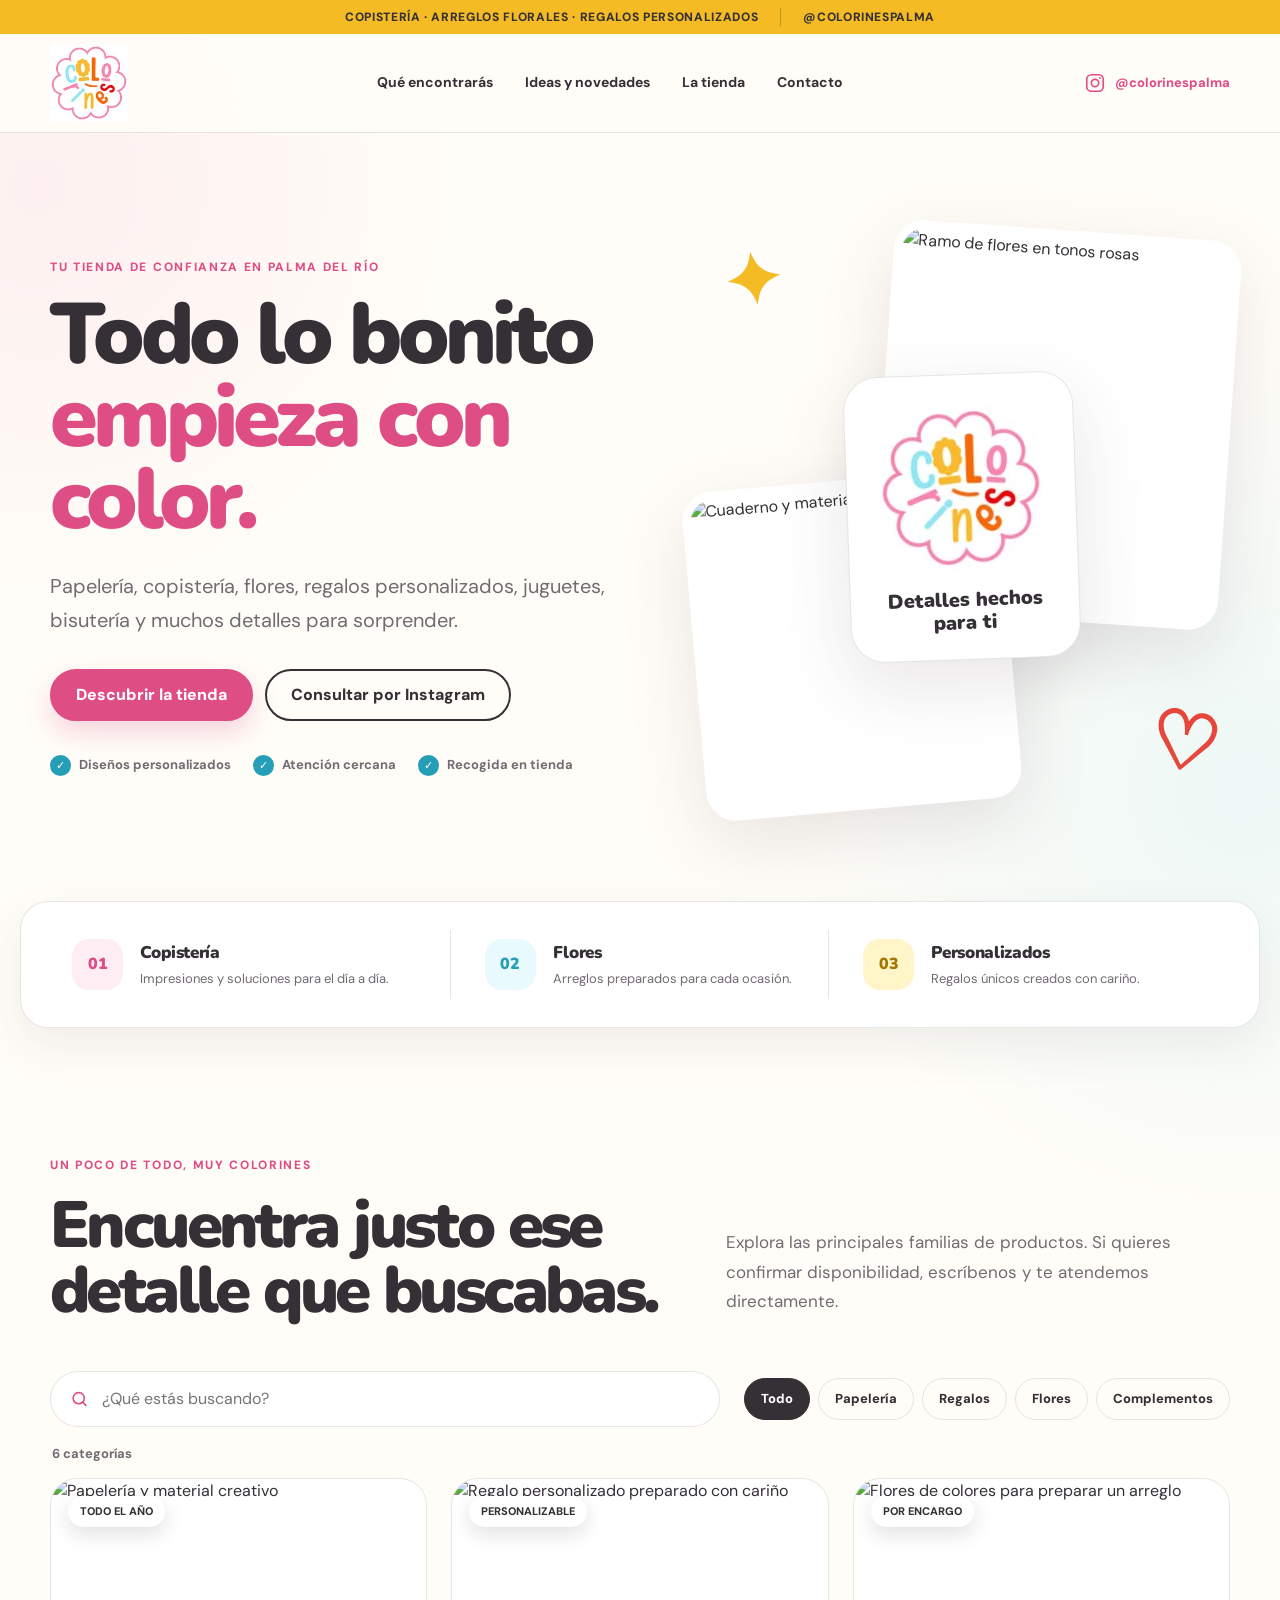
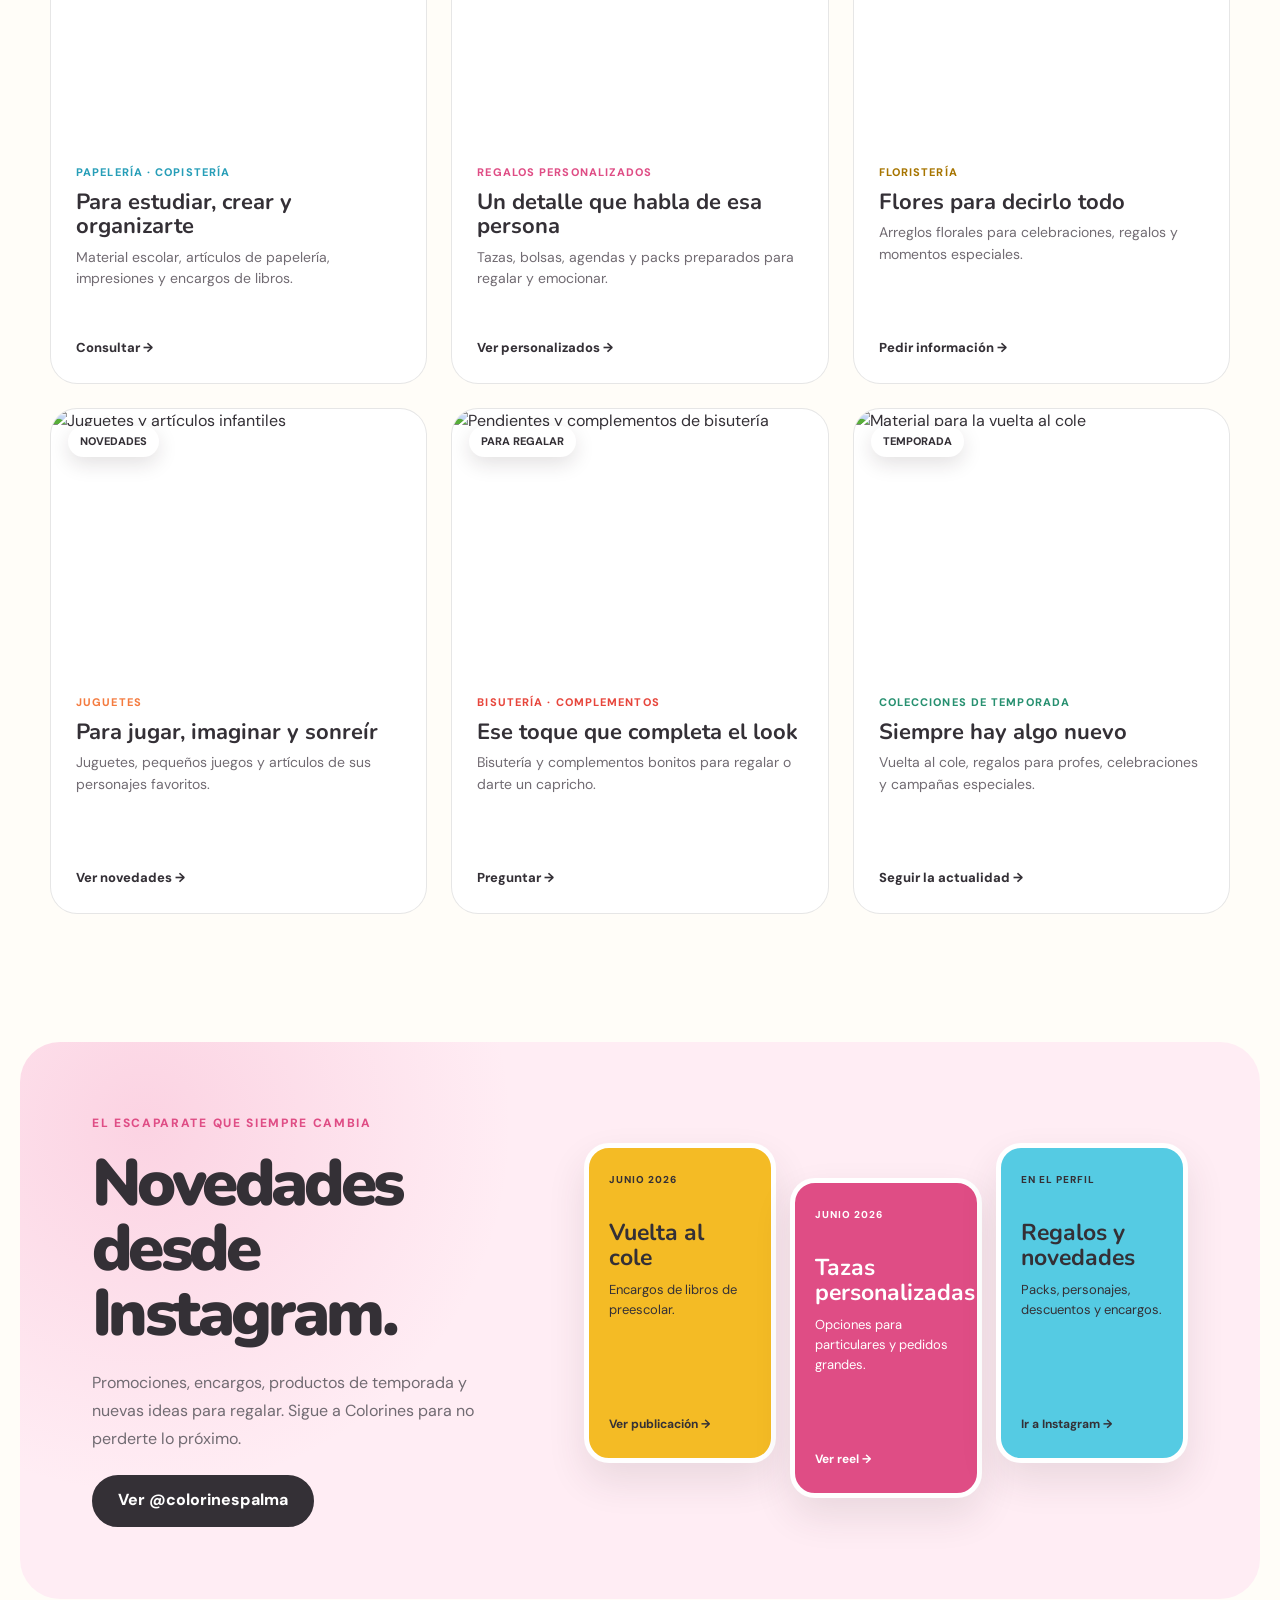
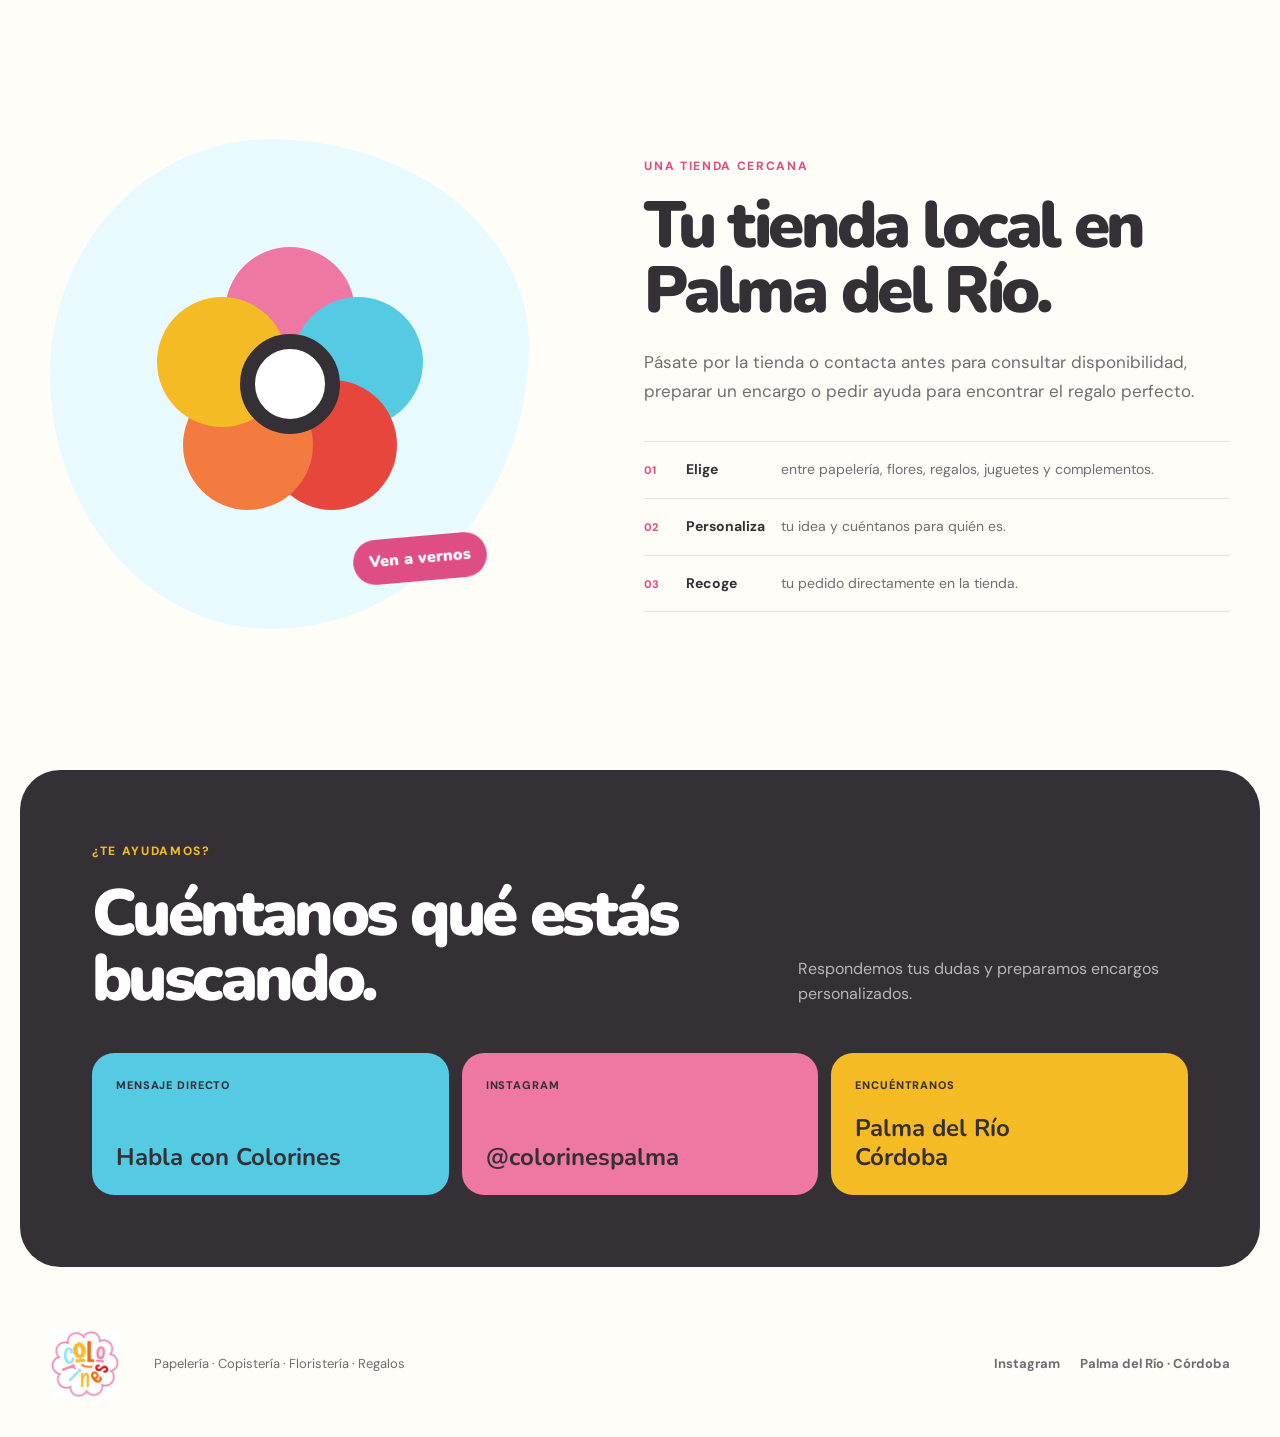
==== commit 0c676e64: "Fuerza la carga del logotipo real de Colorines" ====
--- a/colorines/index.html
+++ b/colorines/index.html
@@ -23,7 +23,7 @@
   <header class="site-header">
     <div class="header-inner">
       <a class="brand" href="#inicio" aria-label="Colorines, inicio">
-        <img src="assets/logo.svg" alt="Colorines" width="200" height="200">
+        <img src="assets/logo.svg?v=real-1" alt="Colorines" width="200" height="200">
       </a>
 
       <nav class="nav" aria-label="Navegación principal">
@@ -62,7 +62,7 @@
 
       <div class="hero-art" aria-label="Selección de productos y servicios de Colorines">
         <div class="hero-logo-card">
-          <img src="assets/logo.svg" alt="Logotipo de Colorines" width="200" height="200">
+          <img src="assets/logo.svg?v=real-1" alt="Logotipo de Colorines" width="200" height="200">
           <p>Detalles hechos<br>para ti</p>
         </div>
         <figure class="hero-photo hero-photo--flowers">
@@ -297,7 +297,7 @@
 
   <footer>
     <a class="footer-brand" href="#inicio">
-      <img src="assets/logo.svg" alt="Colorines" width="200" height="200">
+      <img src="assets/logo.svg?v=real-1" alt="Colorines" width="200" height="200">
     </a>
     <p>Papelería · Copistería · Floristería · Regalos</p>
     <div class="footer-links">
--- a/colorines/styles.css
+++ b/colorines/styles.css
@@ -987,8 +987,8 @@
   line-height: 1.2;
 }
 
-.contact-card--whatsapp {
-  background: var(--mint);
+.contact-card--message {
+  background: var(--blue);
 }
 
 .contact-card--instagram {
@@ -1029,7 +1029,7 @@
   color: var(--pink-deep);
 }
 
-.floating-whatsapp {
+.floating-instagram {
   position: fixed;
   right: 22px;
   bottom: 22px;
@@ -1039,13 +1039,13 @@
   display: none;
   place-items: center;
   color: var(--white);
-  background: #24b76b;
+  background: var(--pink-deep);
   border: 4px solid var(--white);
   border-radius: 50%;
   box-shadow: 0 12px 34px rgba(31, 104, 69, .3);
 }
 
-.floating-whatsapp svg {
+.floating-instagram svg {
   width: 30px;
   height: 30px;
   fill: none;
@@ -1053,6 +1053,11 @@
   stroke-linecap: round;
   stroke-linejoin: round;
   stroke-width: 1.5;
+}
+
+.floating-instagram .instagram-dot {
+  fill: currentColor;
+  stroke: none;
 }
 
 @media (max-width: 1050px) {
@@ -1425,7 +1430,7 @@
     justify-content: flex-start;
   }
 
-  .floating-whatsapp {
+  .floating-instagram {
     display: grid;
   }
 }
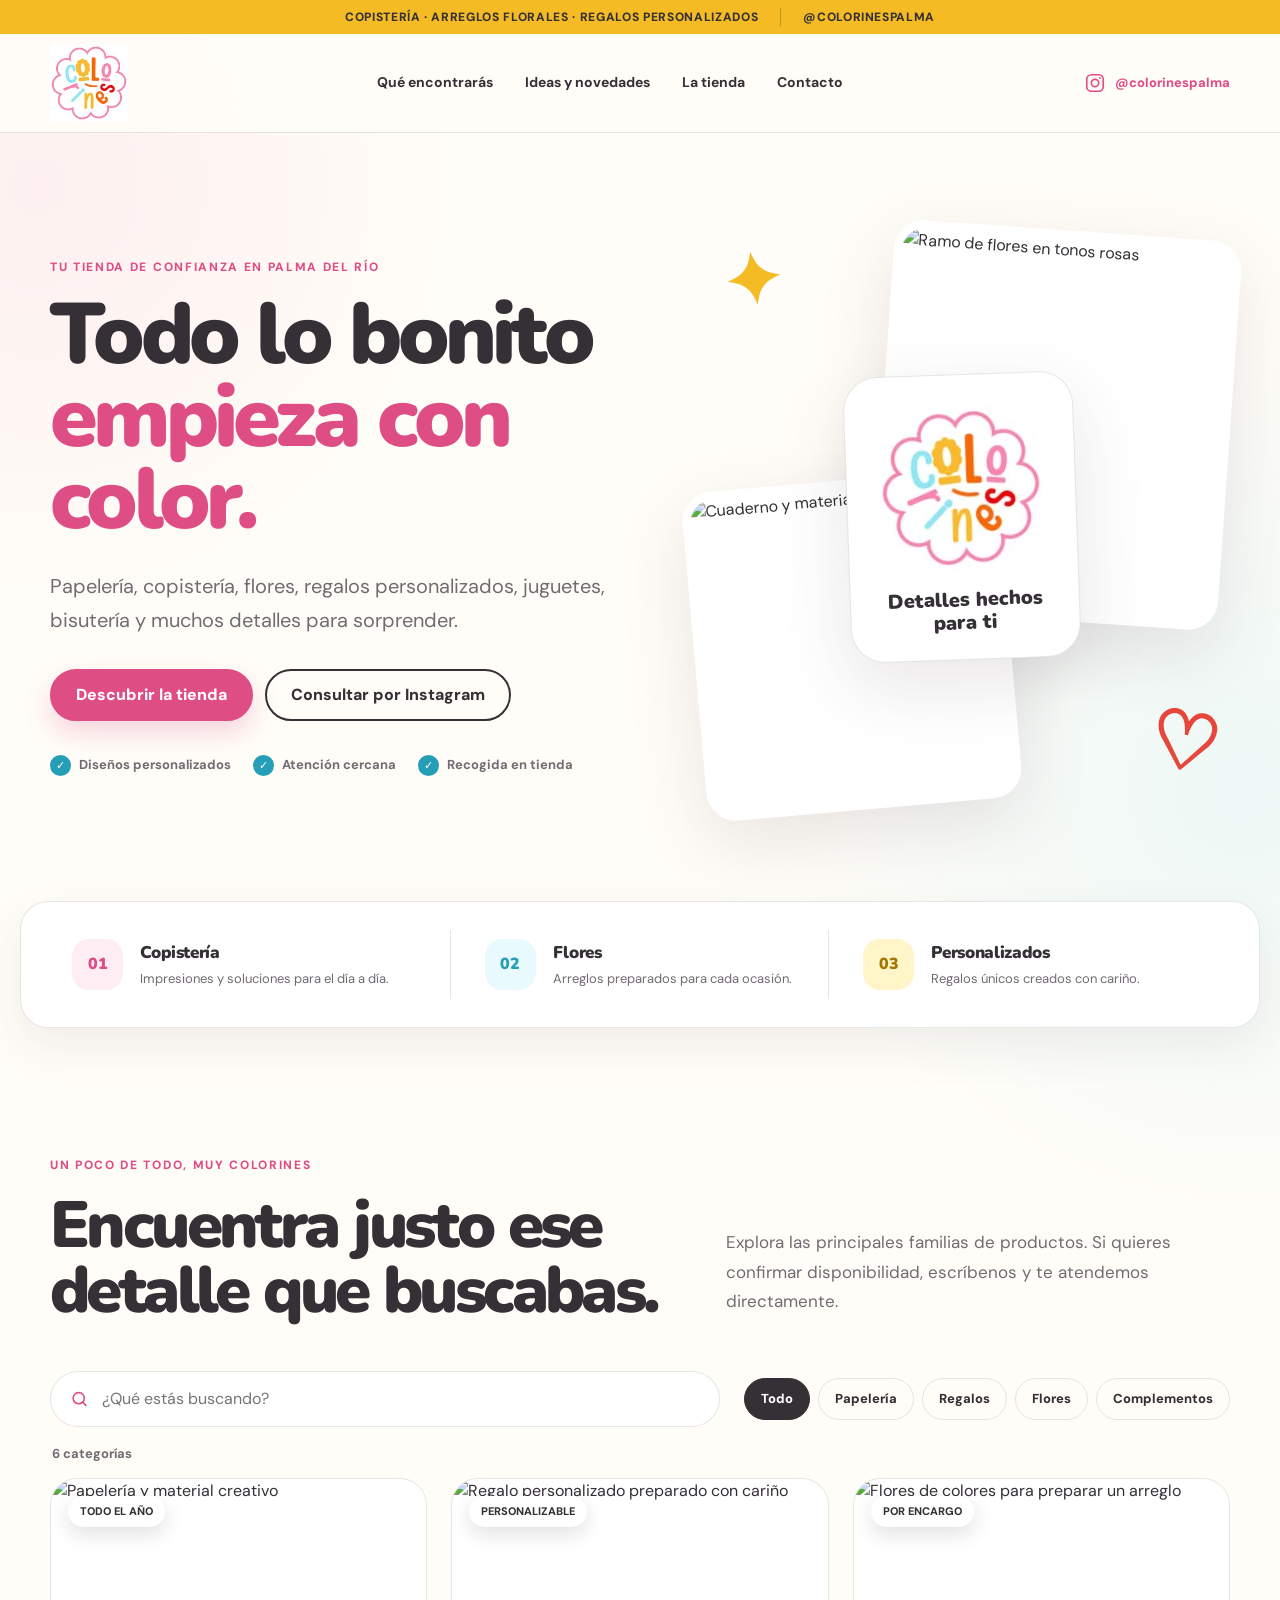
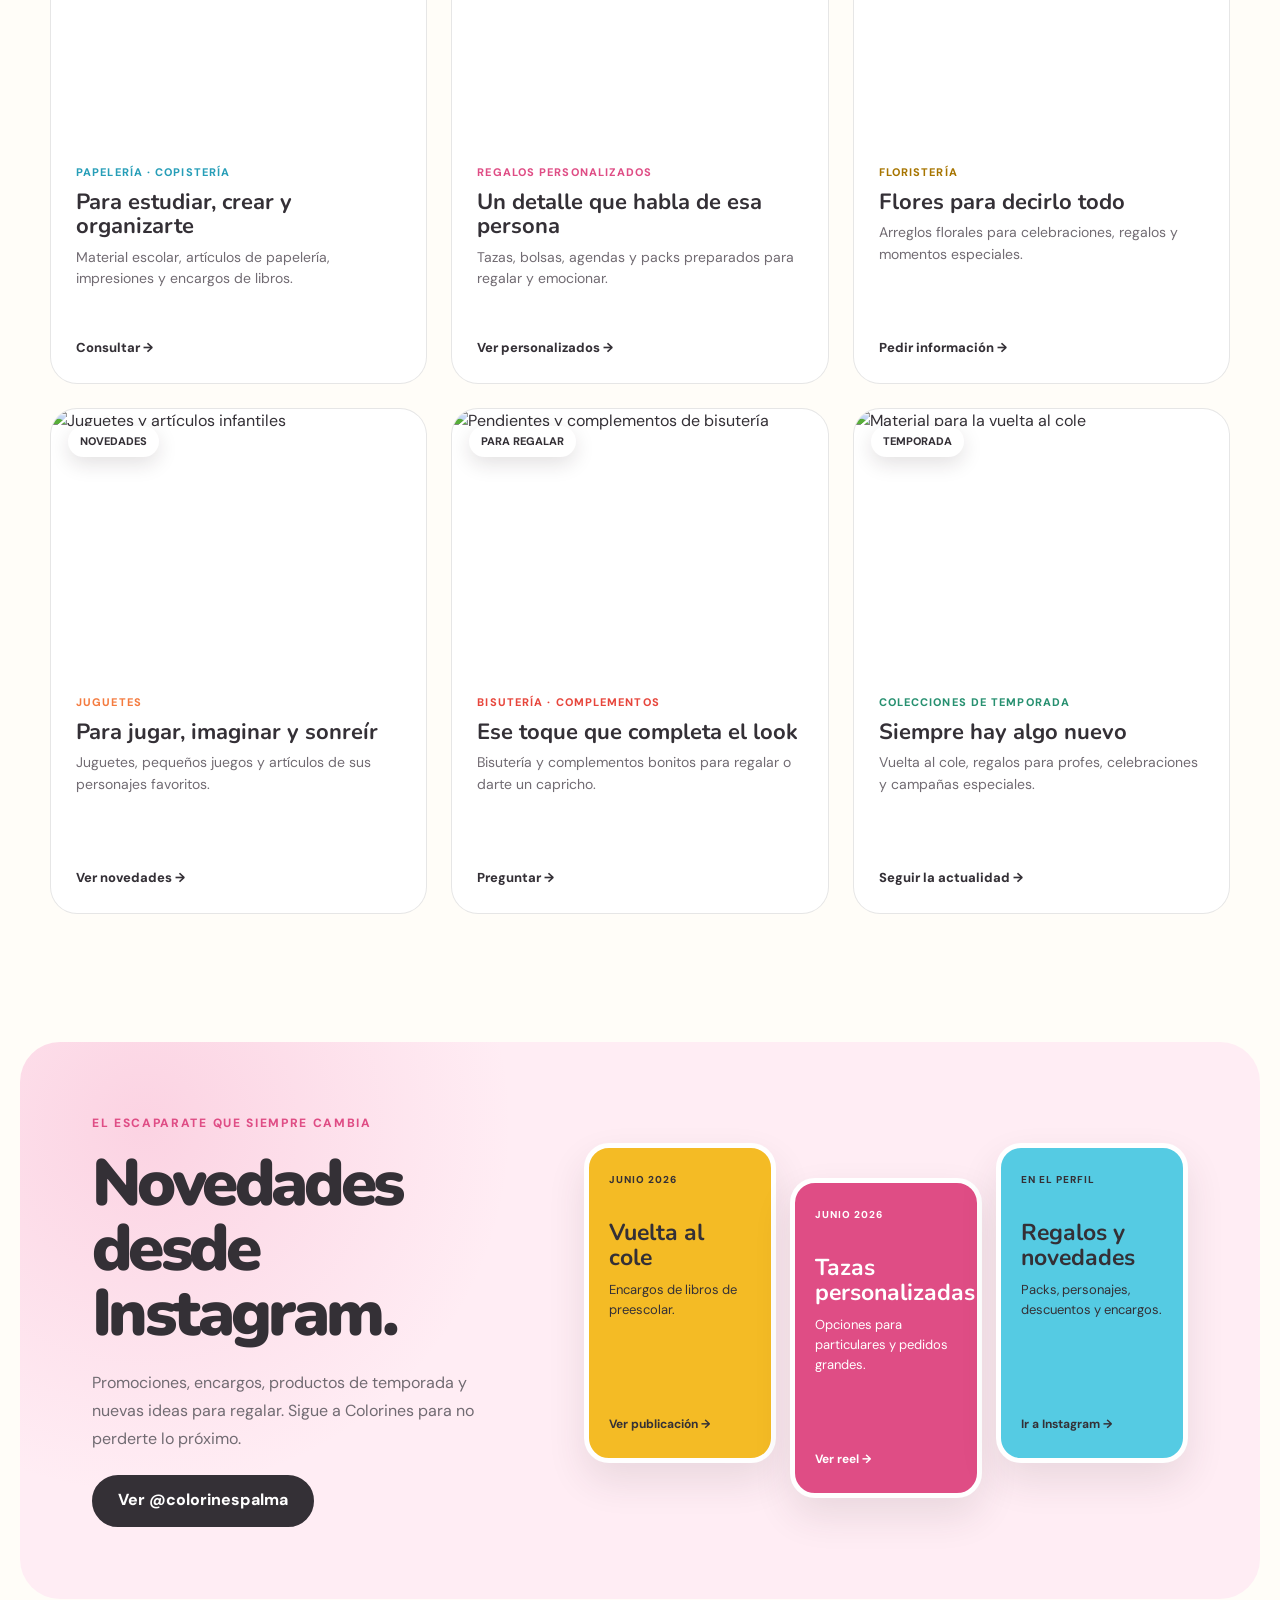
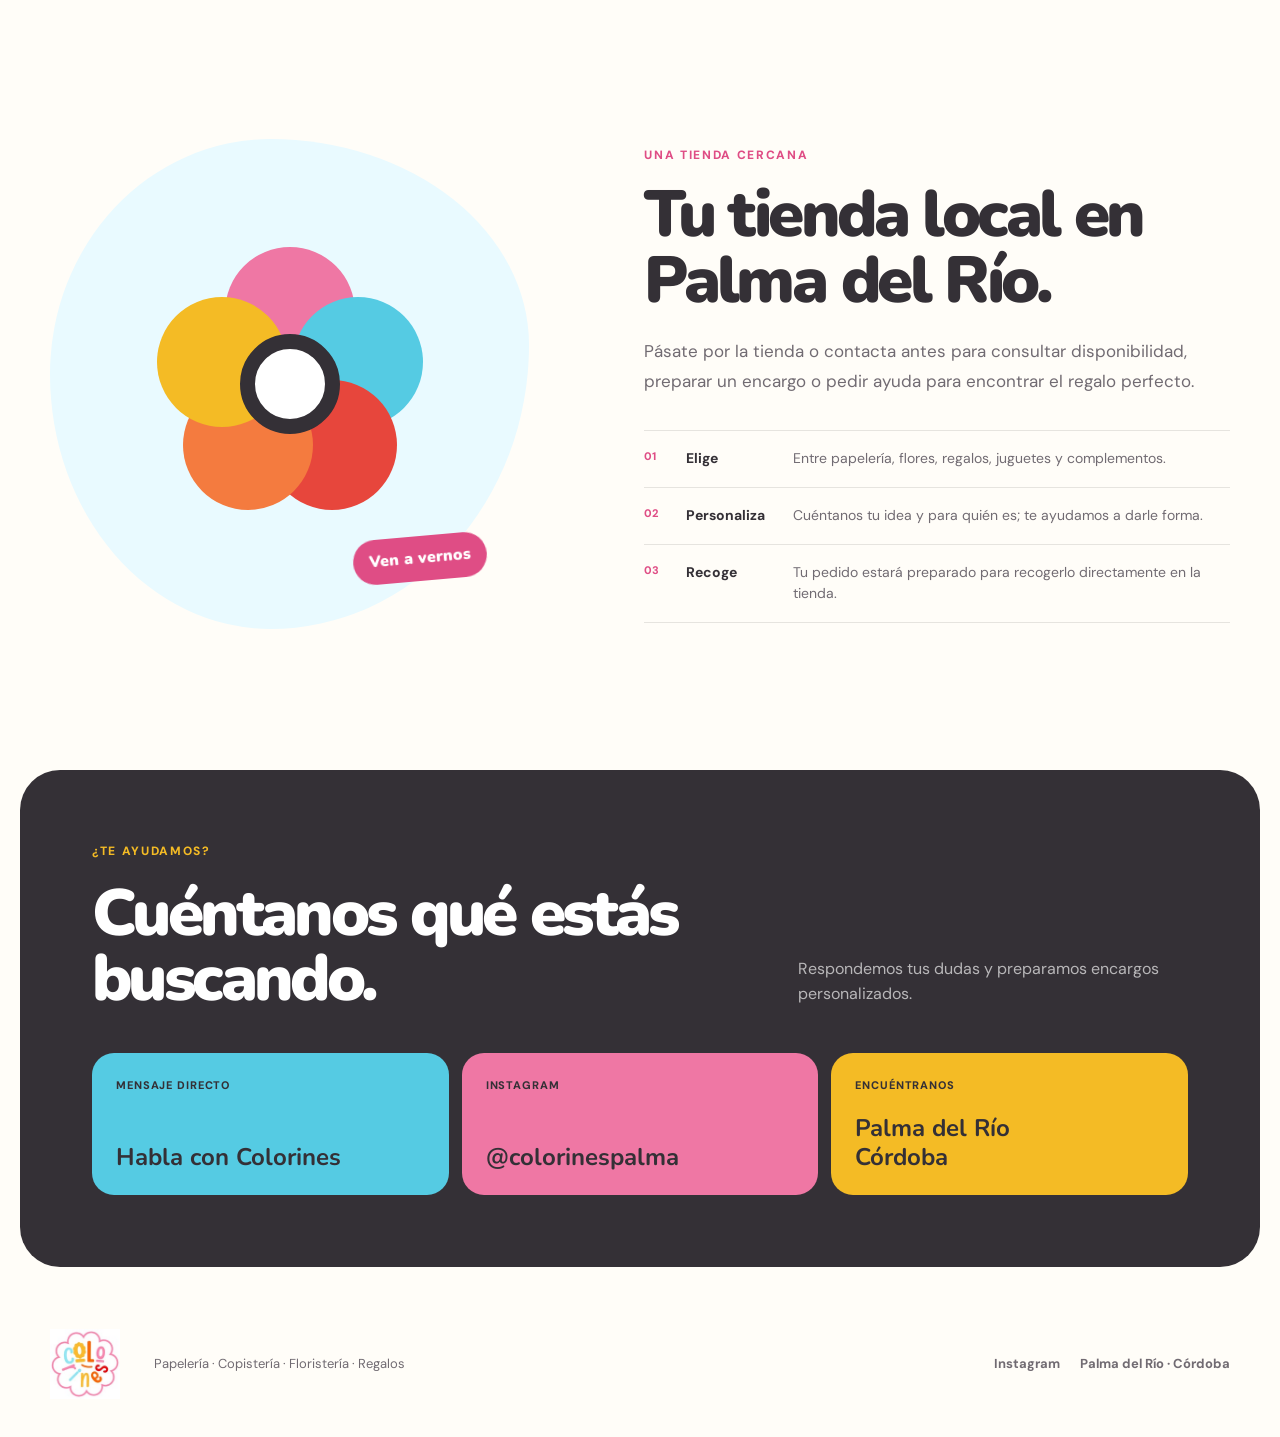
==== commit f64c7b6d: "Estructura pasos de recogida en móvil" ====
--- a/colorines/index.html
+++ b/colorines/index.html
@@ -9,7 +9,7 @@
   <link rel="preconnect" href="https://fonts.googleapis.com">
   <link rel="preconnect" href="https://fonts.gstatic.com" crossorigin>
   <link href="https://fonts.googleapis.com/css2?family=DM+Sans:wght@400;500;600;700&family=Nunito:wght@700;800;900&display=swap" rel="stylesheet">
-  <link rel="stylesheet" href="styles.css?v=colorines-real-1">
+  <link rel="stylesheet" href="styles.css?v=colorines-responsive-2">
   <script src="app.js?v=colorines-real-1" defer></script>
 </head>
 <body>
@@ -265,9 +265,27 @@
           preparar un encargo o pedir ayuda para encontrar el regalo perfecto.
         </p>
         <ul>
-          <li><span>01</span><strong>Elige</strong> entre papelería, flores, regalos, juguetes y complementos.</li>
-          <li><span>02</span><strong>Personaliza</strong> tu idea y cuéntanos para quién es.</li>
-          <li><span>03</span><strong>Recoge</strong> tu pedido directamente en la tienda.</li>
+          <li>
+            <span>01</span>
+            <div>
+              <strong>Elige</strong>
+              <p>Entre papelería, flores, regalos, juguetes y complementos.</p>
+            </div>
+          </li>
+          <li>
+            <span>02</span>
+            <div>
+              <strong>Personaliza</strong>
+              <p>Cuéntanos tu idea y para quién es; te ayudamos a darle forma.</p>
+            </div>
+          </li>
+          <li>
+            <span>03</span>
+            <div>
+              <strong>Recoge</strong>
+              <p>Tu pedido estará preparado para recogerlo directamente en la tienda.</p>
+            </div>
+          </li>
         </ul>
       </div>
     </section>
--- a/colorines/styles.css
+++ b/colorines/styles.css
@@ -902,11 +902,19 @@
 .store-copy li {
   padding: 17px 0;
   display: grid;
-  grid-template-columns: 42px 95px 1fr;
-  align-items: baseline;
+  grid-template-columns: 42px minmax(0, 1fr);
+  align-items: start;
   color: var(--muted);
   border-bottom: 1px solid var(--line);
   font-size: 14px;
+}
+
+.store-copy li > div {
+  min-width: 0;
+  display: grid;
+  grid-template-columns: 95px minmax(0, 1fr);
+  align-items: baseline;
+  gap: 12px;
 }
 
 .store-copy li span {
@@ -917,6 +925,12 @@
 
 .store-copy li strong {
   color: var(--ink);
+}
+
+.store-copy li p {
+  min-width: 0;
+  margin: 0;
+  overflow-wrap: anywhere;
 }
 
 .contact-section {
@@ -1111,38 +1125,60 @@
   }
 
   .site-header {
-    padding-top: 7px;
+    padding: 0;
   }
 
   .header-inner {
-    width: calc(100% - 28px);
-    min-height: 104px;
-    grid-template-columns: 68px 1fr;
-    grid-template-rows: 68px 36px;
-    gap: 0 14px;
+    width: 100%;
+    min-height: auto;
+    padding: 8px 14px;
+    grid-template-columns: 58px minmax(0, 1fr);
+    grid-template-rows: 58px auto;
+    column-gap: 10px;
+    row-gap: 8px;
   }
 
   .brand {
-    width: 64px;
-    height: 64px;
+    width: 56px;
+    height: 56px;
+    grid-column: 1;
+    grid-row: 1;
+    align-self: center;
   }
 
   .instagram-link--header {
-    justify-self: end;
+    min-width: 0;
+    max-width: 100%;
+    grid-column: 2;
+    grid-row: 1;
+    justify-self: stretch;
+    justify-content: flex-end;
+    overflow: hidden;
+    white-space: nowrap;
+  }
+
+  .instagram-link--header svg {
+    flex: 0 0 auto;
   }
 
   .instagram-link--header span {
-    display: inline;
+    min-width: 0;
+    display: block;
+    overflow: hidden;
+    text-overflow: ellipsis;
   }
 
   .nav {
+    min-width: 0;
+    width: 100%;
     grid-column: 1 / -1;
-    width: calc(100vw - 28px);
-    padding-bottom: 7px;
+    grid-row: 2;
+    padding: 0 0 4px;
     justify-content: flex-start;
     gap: 7px;
     overflow-x: auto;
     overscroll-behavior-inline: contain;
+    scroll-padding-inline: 2px;
     scrollbar-width: none;
   }
 
@@ -1244,20 +1280,23 @@
 @media (max-width: 620px) {
   .announcement {
     padding-inline: 12px;
-    justify-content: space-between;
-    gap: 10px;
-    font-size: 9px;
+    justify-content: center;
+    gap: 0;
+    font-size: 10px;
   }
 
   .announcement p {
+    display: none;
+  }
+
+  .announcement a {
+    max-width: 100%;
+    padding-left: 0;
+    flex: 0 1 auto;
     overflow: hidden;
+    border-left: 0;
+    text-overflow: ellipsis;
     white-space: nowrap;
-    text-overflow: ellipsis;
-  }
-
-  .announcement a {
-    padding-left: 10px;
-    flex: 0 0 auto;
   }
 
   .instagram-link--header span {
@@ -1400,17 +1439,43 @@
     transform: scale(.76);
   }
 
+  .store-copy ul {
+    gap: 10px;
+    border-top: 0;
+  }
+
   .store-copy li {
-    grid-template-columns: 36px 1fr;
-    gap: 3px 0;
+    padding: 15px;
+    grid-template-columns: 38px minmax(0, 1fr);
+    align-items: start;
+    gap: 12px;
+    background: var(--white);
+    border: 1px solid var(--line);
+    border-radius: 18px;
+    box-shadow: 0 12px 30px rgba(88, 61, 74, .07);
+  }
+
+  .store-copy li > span {
+    width: 34px;
+    height: 34px;
+    display: grid;
+    place-items: center;
+    background: var(--pink-soft);
+    border-radius: 12px;
+  }
+
+  .store-copy li > div {
+    grid-template-columns: minmax(0, 1fr);
+    gap: 3px;
   }
 
   .store-copy li strong {
-    grid-column: 2;
-  }
-
-  .store-copy li:not(strong) {
-    overflow-wrap: anywhere;
+    grid-column: auto;
+    font-size: 16px;
+  }
+
+  .store-copy li p {
+    line-height: 1.55;
   }
 
   .contact-section {
@@ -1432,6 +1497,36 @@
 
   .floating-instagram {
     display: grid;
+  }
+}
+
+@media (max-width: 380px) {
+  .header-inner {
+    padding-inline: 10px;
+    grid-template-columns: 52px minmax(0, 1fr);
+  }
+
+  .brand {
+    width: 50px;
+    height: 50px;
+  }
+
+  .instagram-link--header {
+    gap: 6px;
+  }
+
+  .instagram-link--header svg {
+    width: 20px;
+    height: 20px;
+  }
+
+  .instagram-link--header span,
+  .nav a {
+    font-size: 11px;
+  }
+
+  .nav a {
+    padding-inline: 9px;
   }
 }
 
